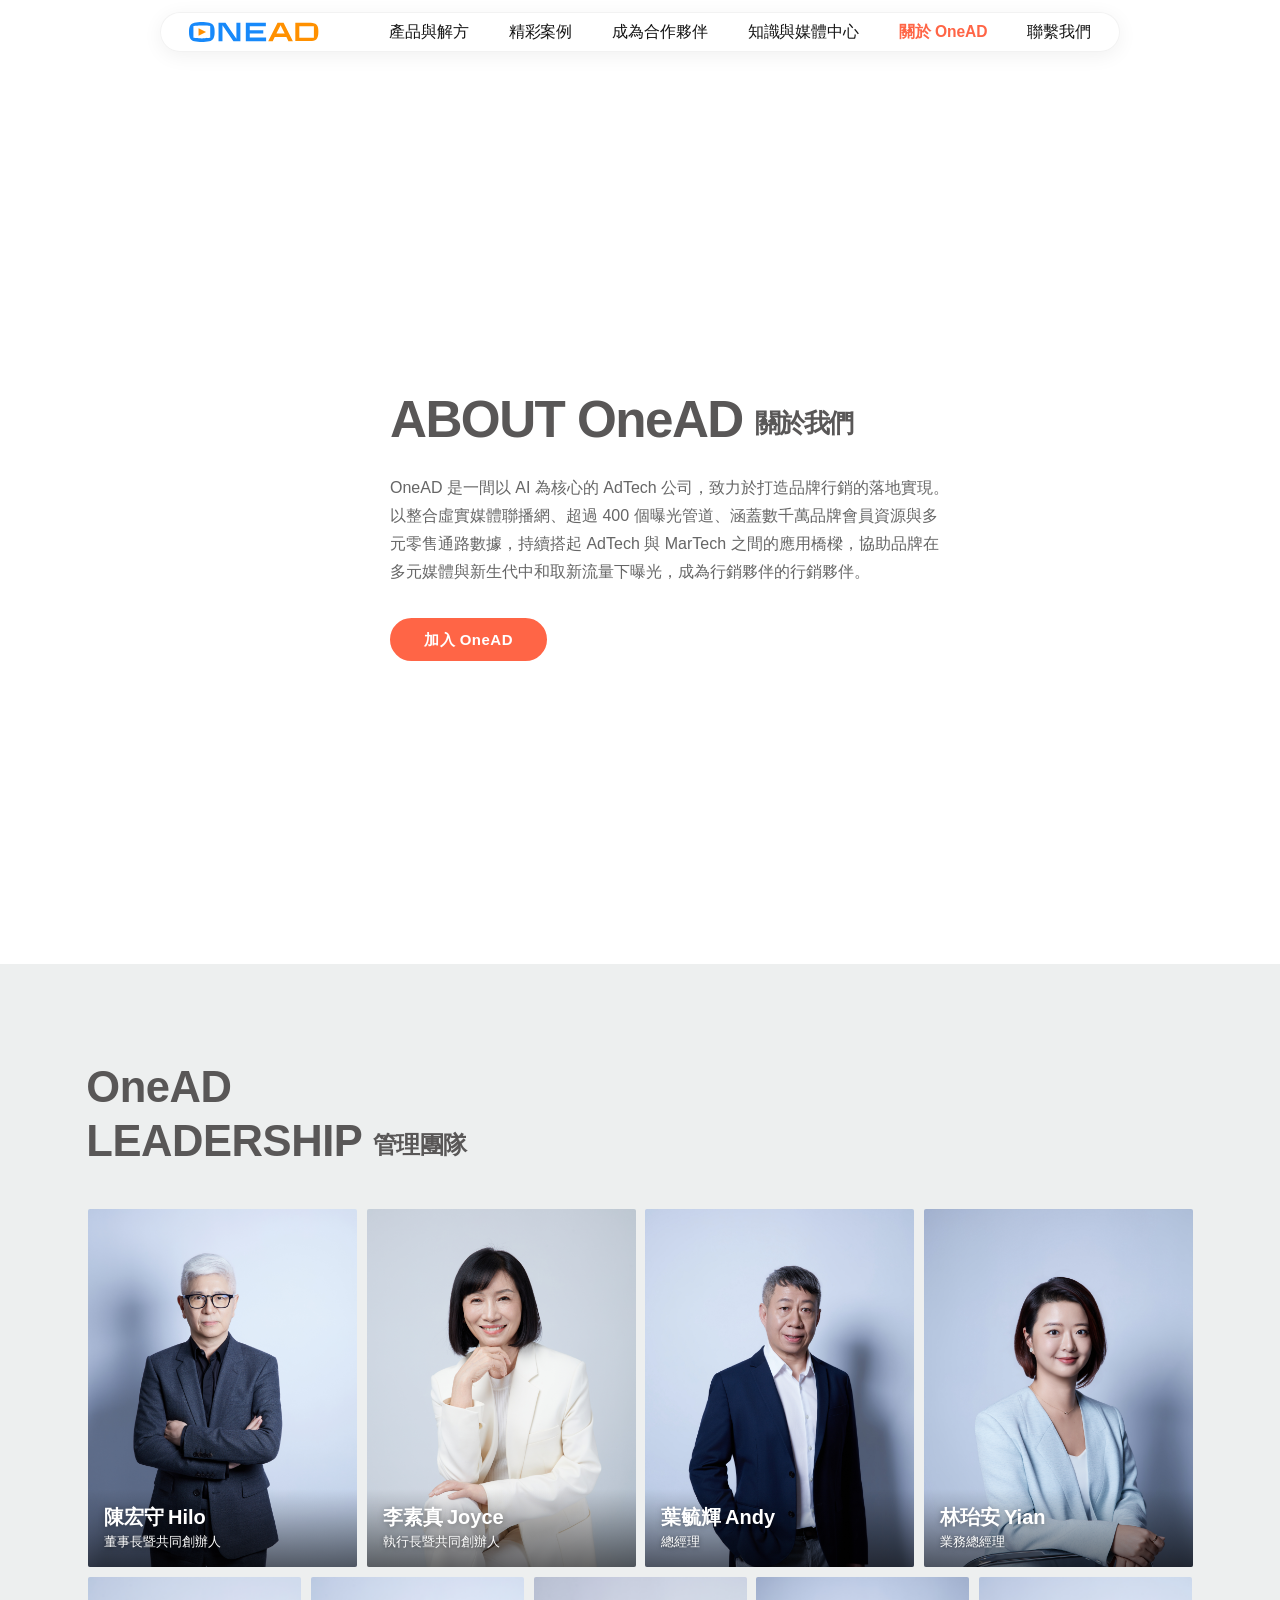
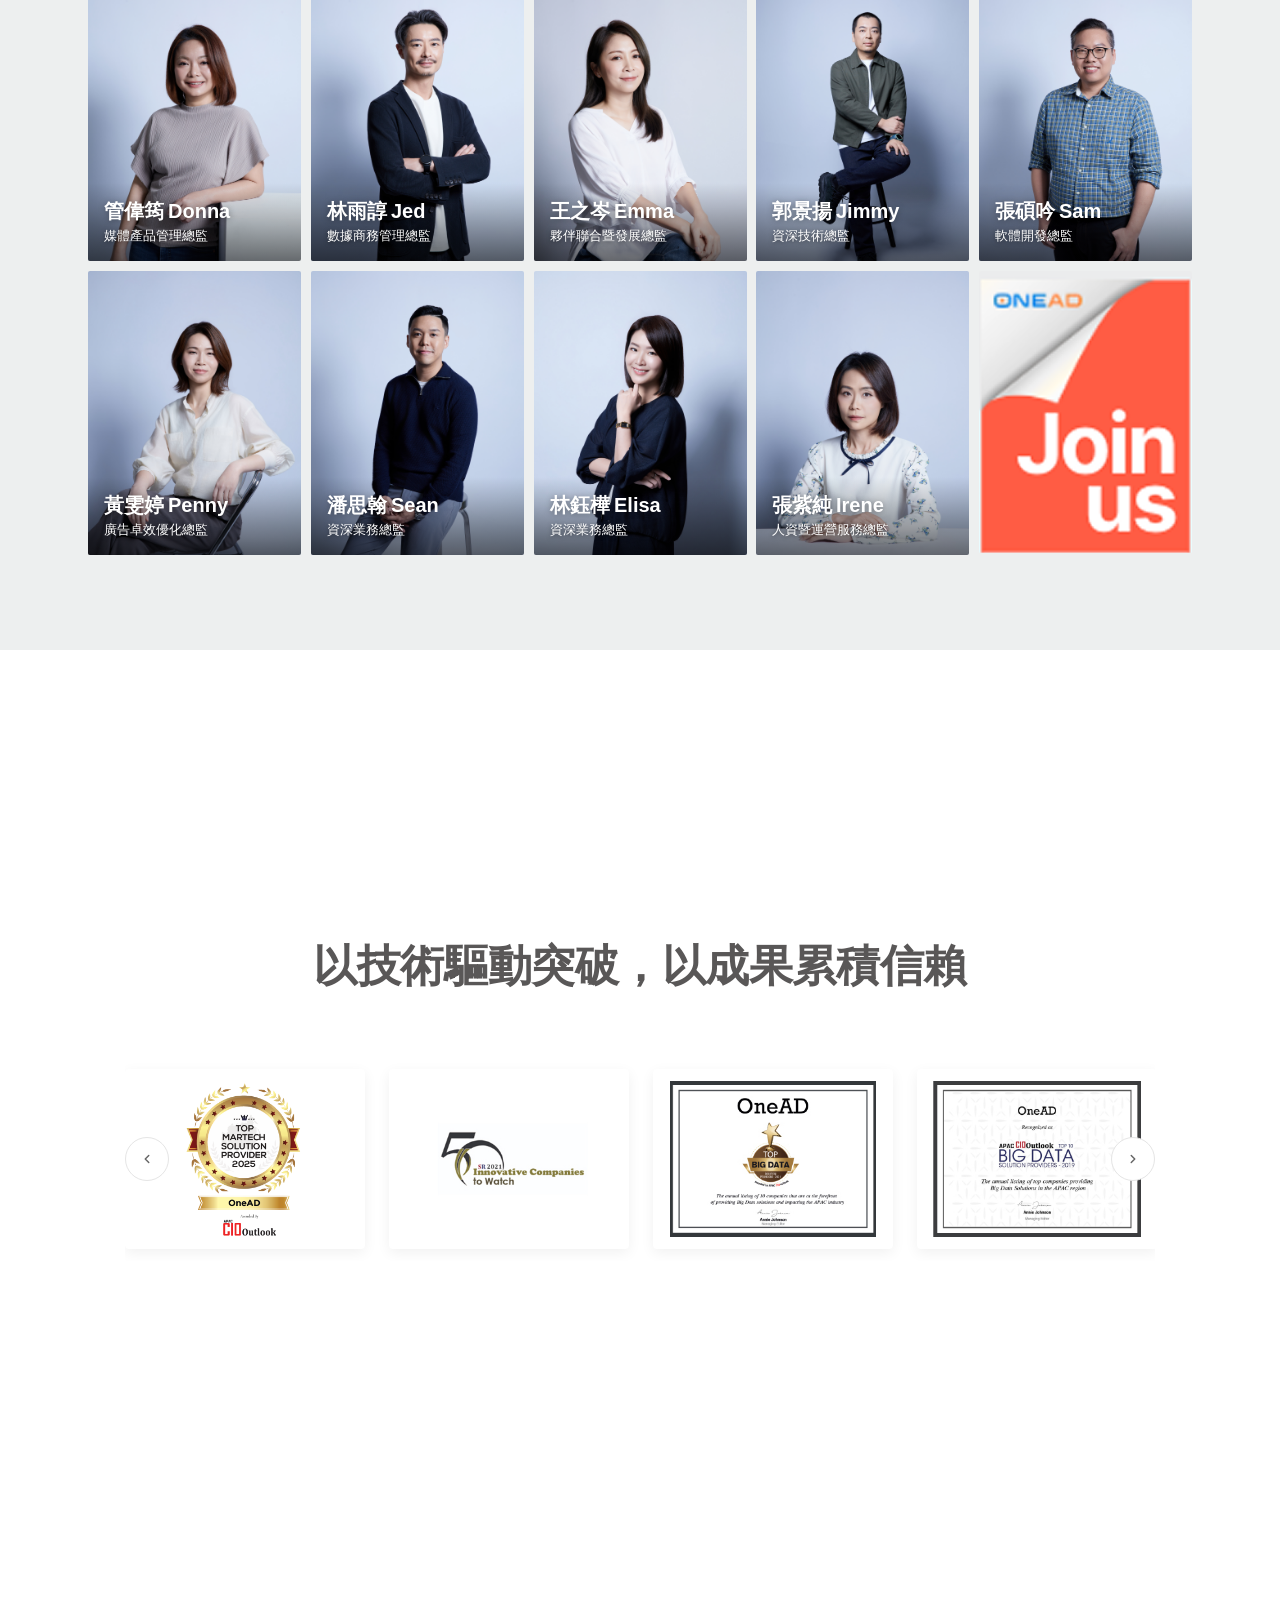
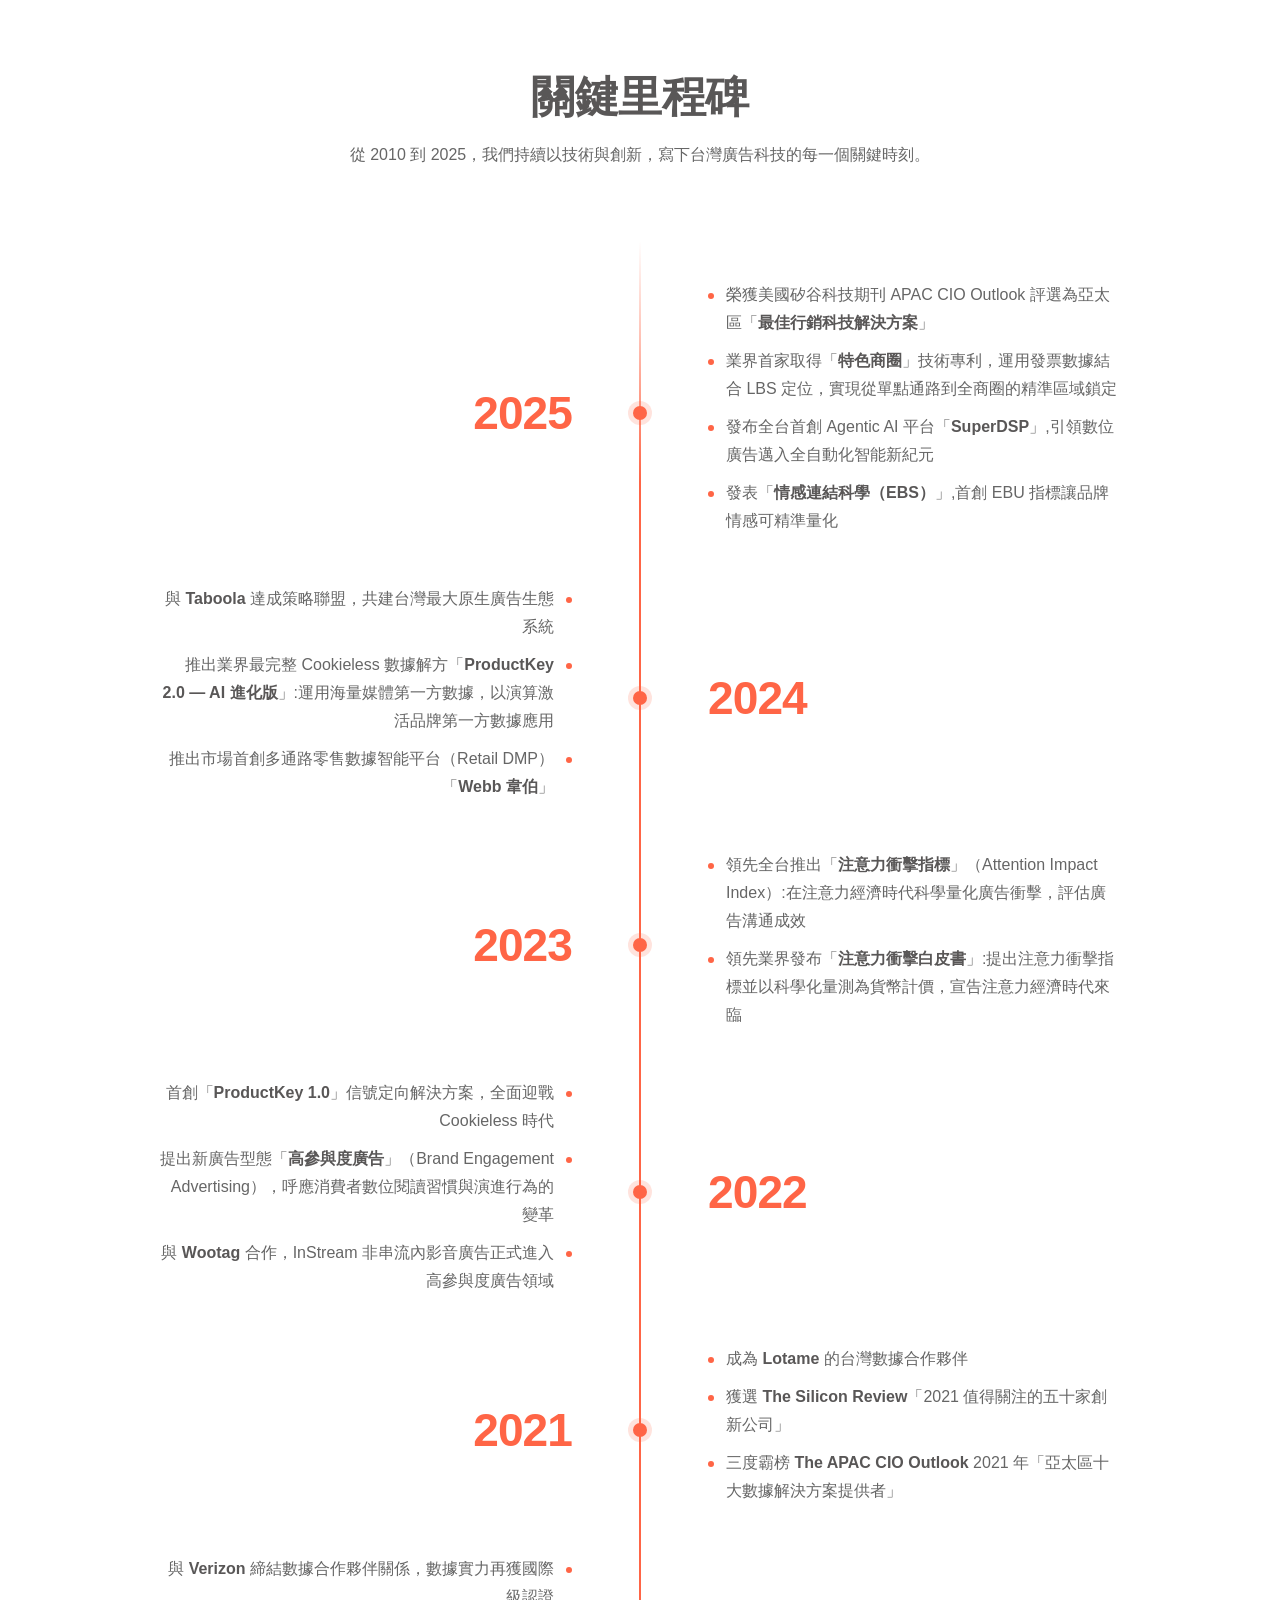
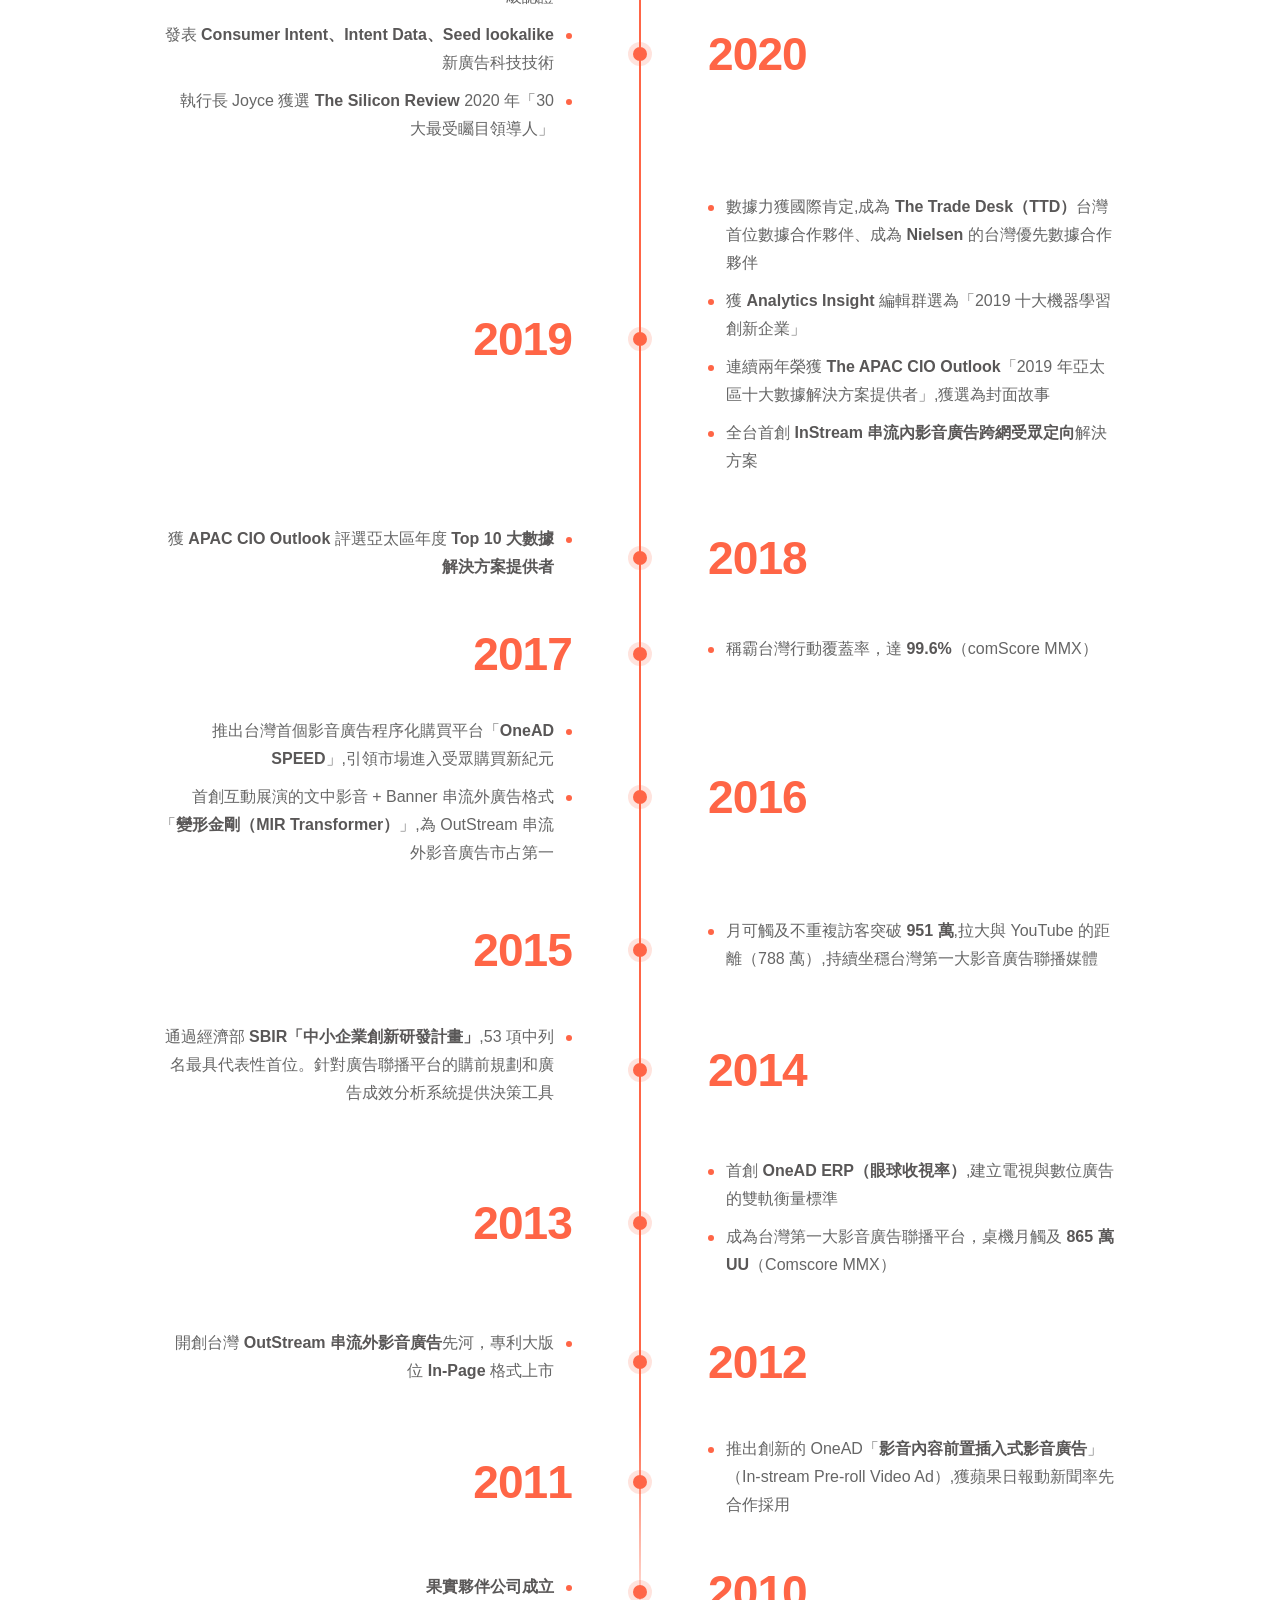
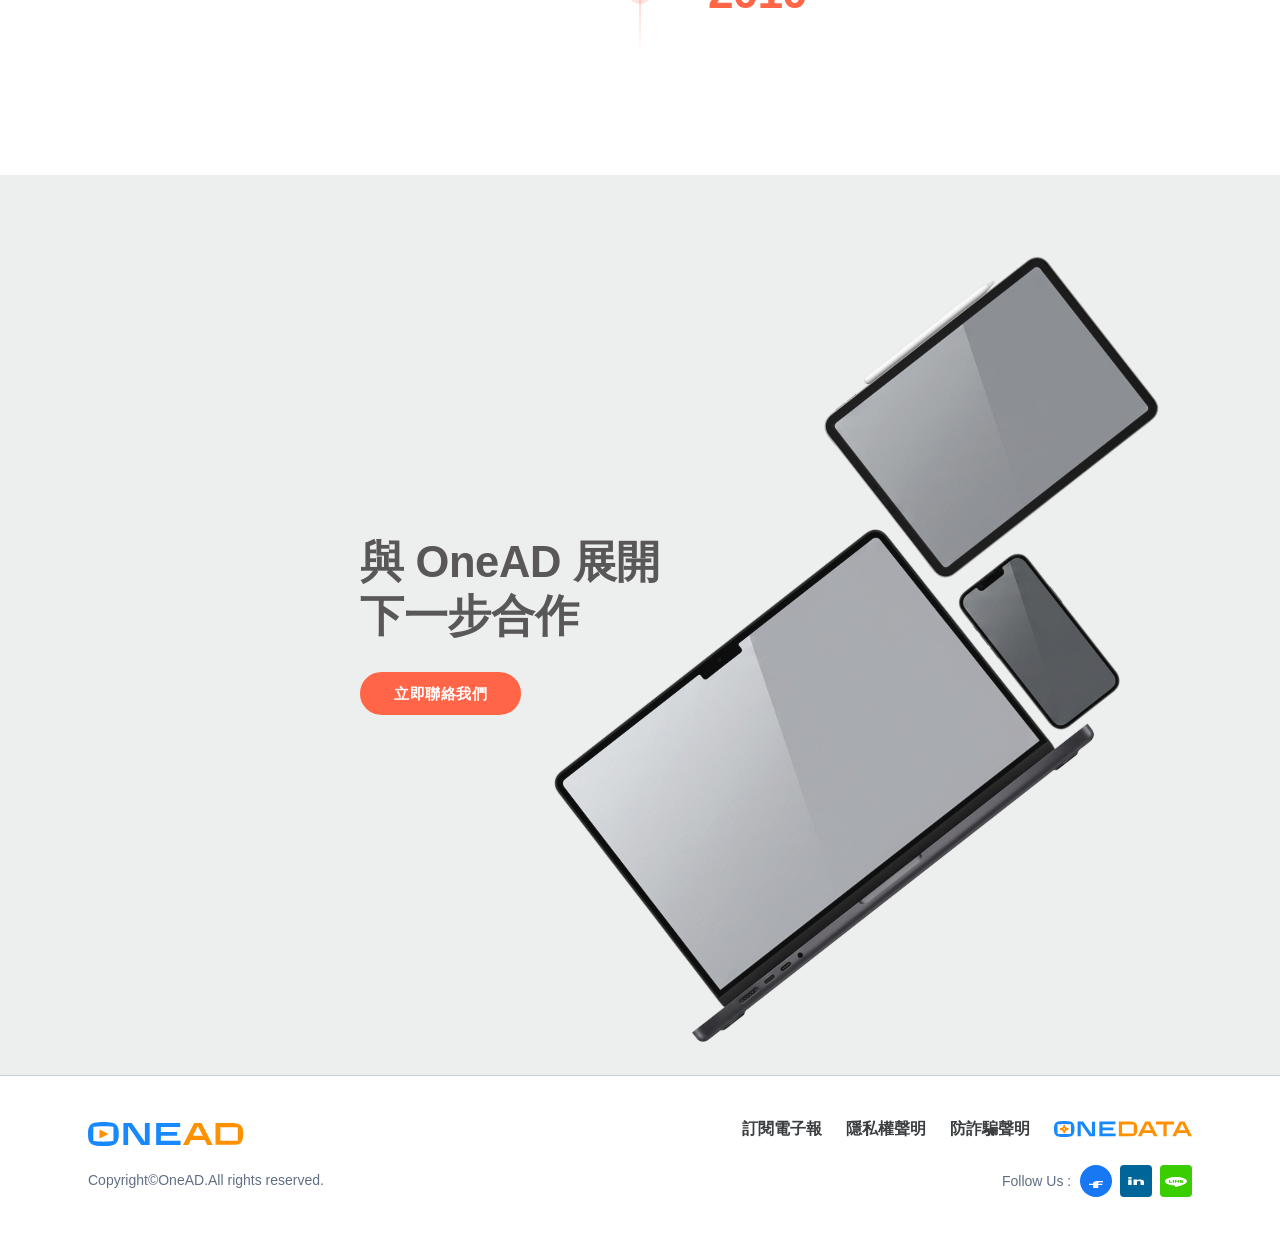
==== about.html @ 7304a575 "Add: 關於 OneAD 頁面 + 更新 How We Work - 新增 about.html (Hero / Leadership 13人 + Join us / Tech-Trust 8張證書" ====
<!DOCTYPE html>
<html lang="zh-TW">

<head>
  <meta charset="UTF-8">
  <meta name="viewport" content="width=device-width, initial-scale=1.0">
  <title>關於 OneAD | OneAD</title>
  <style>
    :root {
      --orange: #FF6546;
      --dark: #111111;
      --gray: #666666;
      --light: #999999;
      --bg-light: #edefef;         /* 灰色底 (羅小姐 0702 規範) */
      --color-heading: #595757;    /* 標題色 (羅小姐 0702 規範) */
      --white: #ffffff;
      --max-w: 1200px;

      /* ── Typography Spec 0702 (行銷 羅小姐規範) ──
         H1 = 56/32px · 800 · 1.15 · -0.03em
         H2 = 48/26px · 700 · 1.25 · -0.01em
         H3 = 28/22px · 700 · 1.35 · 0
         H4 = 20/18px · 600 · 1.4
         H5 = 16/15px · 600 · 1.5 · +0.01em
         P  = 16px    · 400 · 1.75
         Button = 15px · 600
      */
    }

    *,
    *::before,
    *::after {
      box-sizing: border-box;
      margin: 0;
      padding: 0;
    }

    html { scroll-behavior: smooth; }

    body {
      font-family: -apple-system, BlinkMacSystemFont, 'Segoe UI', '微軟正黑體', 'Microsoft JhengHei', sans-serif;
      color: var(--dark);
      background: var(--white);
      line-height: 1.6;
      overflow-x: hidden;
    }

    img { display: block; max-width: 100%; }
    a { text-decoration: none; color: inherit; }

    .container {
      max-width: var(--max-w);
      margin: 0 auto;
      padding: 0 48px;
    }

    /* ── BUTTON (Typography Spec: 15px) ── */
    .btn {
      display: inline-flex;
      align-items: center;
      padding: 12px 32px;
      border-radius: 100px;
      font-size: 15px;
      font-weight: 600;
      cursor: pointer;
      transition: all .25s;
      border: 2px solid transparent;
      line-height: 1;
      white-space: nowrap;
      letter-spacing: 0.5px;
    }
    .btn-primary {
      background: var(--orange);
      color: #fff;
      border-color: var(--orange);
    }
    .btn-primary:hover { background: #e0563c; border-color: #e0563c; }
    .btn-outline {
      background: transparent;
      color: var(--orange);
      border-color: var(--orange);
    }
    .btn-outline:hover { background: var(--orange); color: #fff; }

    /* ── NAVBAR (與 howwework 完全一致) ── */
    .navbar-outer {
      position: sticky;
      top: 0;
      z-index: 1000;
      display: flex;
      justify-content: center;
      padding: 12px 24px;
      pointer-events: none;
    }
    .navbar {
      pointer-events: auto;
      width: 100%;
      max-width: 960px;
      height: 40px;
      display: flex;
      align-items: center;
      justify-content: space-between;
      padding: 0 28px;
      background: rgba(255, 255, 255, 0.8);
      -webkit-backdrop-filter: blur(15px);
      backdrop-filter: blur(15px);
      border: 1px solid rgba(0, 0, 0, 0.05);
      border-radius: 40px;
      box-shadow: 0 4px 20px rgba(0, 0, 0, 0.06);
      font-family: Arial, sans-serif;
    }
    .navbar__logo img { display: block; width: 130px; height: 20px; }
    .navbar__links { display: flex; list-style: none; gap: 40px; }
    .navbar__links a {
      display: block;
      font-size: 15.6px;
      color: #141414;
      letter-spacing: -0.1px;
      line-height: 1;
      transition: color .2s;
      white-space: nowrap;
    }
    .navbar__links a:hover { color: var(--orange); }
    .navbar__links a.active { color: var(--orange); font-weight: 600; }
    .navbar__hamburger {
      display: none;
      flex-direction: column;
      gap: 5px;
      background: none;
      border: none;
      cursor: pointer;
      padding: 4px;
    }
    .navbar__hamburger span {
      display: block;
      width: 22px;
      height: 2px;
      background: #141414;
      border-radius: 2px;
      transition: all .3s;
    }
    .navbar__hamburger.active span:nth-child(1) { transform: translateY(7px) rotate(45deg); }
    .navbar__hamburger.active span:nth-child(2) { opacity: 0; }
    .navbar__hamburger.active span:nth-child(3) { transform: translateY(-7px) rotate(-45deg); }

    /* 每個 section 佔滿螢幕高度（延續羅小姐指定） */
    .hero-about,
    .leadership,
    .tech-trust,
    .milestone,
    .cta-bottom {
      min-height: 100vh;
      display: flex;
      flex-direction: column;
      justify-content: center;
      position: relative;
    }

    /* ══════════════════════════════════════
       Section 1 · HERO · About OneAD
       ══════════════════════════════════════ */
    .hero-about {
      padding: 80px 0 96px;
      overflow: hidden;
    }
    /* 灰白巨型圓 · 左上 · 只露出右下弧線 */
    .hero-about__circle {
      position: absolute;
      top: -35vw;
      left: -18vw;
      width: 92vw;
      height: 92vw;
      max-width: 1400px;
      max-height: 1400px;
      background: var(--bg-light);
      border-radius: 50%;
      z-index: 0;
    }
    .hero-about__content {
      position: relative;
      z-index: 2;
      max-width: 560px;
      margin-left: 60px;
      margin-top: 40px;
    }
    /* H1 · 56/32px */
    .hero-about__heading {
      font-size: clamp(32px, 4vw, 56px);
      font-weight: 800;
      color: var(--color-heading);
      line-height: 1.15;
      letter-spacing: -0.03em;
      margin-bottom: 24px;
    }
    .hero-about__heading span { color: var(--color-heading); }
    .hero-about__heading small {
      display: inline-block;
      font-size: 0.5em;
      font-weight: 700;
      color: var(--color-heading);
      margin-left: 12px;
      vertical-align: middle;
    }
    /* P · 16px / 400 / 1.75 */
    .hero-about__body {
      font-size: 16px;
      font-weight: 400;
      color: var(--gray);
      line-height: 1.75;
      margin-bottom: 32px;
    }

    /* ══════════════════════════════════════
       Section 2 · LEADERSHIP · OneAD 管理團隊
       版型：白底置中，4×3 網格，姓名疊放
       ══════════════════════════════════════ */
    .leadership {
      padding: 96px 0;
      background: var(--bg-light);
    }
    .leadership__head {
      display: flex;
      align-items: flex-end;
      justify-content: space-between;
      gap: 32px;
      margin-bottom: 40px;
      flex-wrap: wrap;
    }
    /* H2 · 48/26px */
    .leadership__heading {
      font-size: clamp(26px, 3.4vw, 48px);
      font-weight: 700;
      color: var(--color-heading);
      line-height: 1.25;
      letter-spacing: -0.01em;
      text-indent: -0.04em;      /* 光學對齊：讓 O 的圓弧邊緣切齊下方照片左緣 */
    }
    .leadership__heading em {
      font-style: normal;
      color: var(--color-heading);
      display: inline-block;
    }
    .leadership__heading .zh {
      display: inline-block;
      font-size: 0.55em;
      font-weight: 700;
      color: var(--color-heading);
      margin-left: 12px;
      vertical-align: middle;
    }
    .leadership__subtitle {
      font-size: 16px;
      color: var(--gray);
      line-height: 1.75;
      max-width: 440px;
    }

    /* ── 4 / 5 / 5 列容器（羅小姐指定）
       每一列自己有 photos 網格 + expand 展開區 ── */
    .leadership__rows { display: flex; flex-direction: column; gap: 10px; }
    .leadership__row  { display: flex; flex-direction: column; gap: 10px; }

    .leadership__photos { display: grid; gap: 10px; align-items: start; grid-auto-flow: row; }
    .leadership__row--r1 .leadership__photos { grid-template-columns: repeat(4, 1fr); }
    .leadership__row--r2 .leadership__photos,
    .leadership__row--r3 .leadership__photos { grid-template-columns: repeat(5, 1fr); }

    /* 卡片：button 元素，可點擊 */
    .leader-card {
      position: relative;
      aspect-ratio: 3 / 4;
      overflow: hidden;
      background: var(--bg-light);
      border-radius: 2px;
      border: none;
      padding: 0;
      font-family: inherit;
      cursor: pointer;
      text-align: left;
      transition: opacity .4s ease, transform .4s cubic-bezier(.4, 0, .2, 1);
      will-change: transform, opacity;
    }
    .leader-card img {
      width: 100%;
      height: 100%;
      object-fit: cover;
      object-position: center top;
      transition: transform .5s ease;
    }
    .leader-card:hover img { transform: scale(1.04); }

    /* 姓名疊放於卡片左下 · H3 級橘字 + 白色職稱 */
    .leader-card__caption {
      position: absolute;
      left: 0;
      right: 0;
      bottom: 0;
      padding: 14px 16px 16px;
      background: linear-gradient(to top, rgba(0, 0, 0, .55) 0%, rgba(0, 0, 0, .15) 70%, transparent 100%);
      z-index: 2;
      transition: opacity .3s;
    }
    .leader-card__name {
      font-size: clamp(18px, 1.6vw, 20px);
      font-weight: 600;
      line-height: 1.4;
      color: #fff;
      text-shadow: 0 1px 6px rgba(0, 0, 0, .35);
    }
    .leader-card__name em {
      font-style: normal;
      margin-left: 4px;
    }
    .leader-card__title {
      font-size: 13px;
      font-weight: 500;
      color: #fff;
      line-height: 1.4;
      margin-top: 2px;
      text-shadow: 0 1px 4px rgba(0, 0, 0, .5);
    }

    /* Hover 一句話浮層 (羅小姐指定：滑鼠移上出現一句話) */
    .leader-card__quote {
      position: absolute;
      inset: 0;
      display: flex;
      flex-direction: column;
      align-items: center;
      justify-content: center;
      padding: 20px;
      background: linear-gradient(135deg, rgba(255, 101, 70, .95), rgba(224, 86, 60, .95));
      color: #fff;
      text-align: center;
      opacity: 0;
      transition: opacity .35s ease;
      z-index: 3;
      pointer-events: none;
    }
    .leader-card__quote-text {
      font-size: 16px;
      font-weight: 600;
      line-height: 1.5;
      letter-spacing: 0.01em;
    }
    .leader-card__quote-hint {
      margin-top: 14px;
      font-size: 12px;
      font-weight: 500;
      opacity: .9;
      letter-spacing: 0.1em;
    }
    @media (hover: hover) {
      .leader-card:hover .leader-card__quote { opacity: 1; }
      .leader-card:hover .leader-card__caption { opacity: 0; }
    }
    /* 被點開時：關閉 hover 引言，不加外框 */
    .leader-card.is-active .leader-card__quote { opacity: 0; }

    /* 展開列 · Ogilvy 樣式：卡片移到 col 1，面板佔 col 2..end (與卡片同高) */
    .leadership__expand {
      display: none;
      background: var(--white);
      border-radius: 0 2px 2px 0;
      overflow: hidden;
      box-sizing: border-box;
    }
    /* 展開時 · 卡片與面板貼齊 (gap 收為 0) */
    .leadership__row.is-open .leadership__photos { gap: 0; }
    .leadership__expand__inner {
      height: 100%;
      overflow-y: auto;
      padding: 40px 48px 40px 44px;
      position: relative;
      box-sizing: border-box;
      animation: bioSlideIn .5s cubic-bezier(.22, 1, .36, 1) both;
      animation-delay: .12s;
    }
    @keyframes bioSlideIn {
      from { opacity: 0; transform: translateX(-32px); }
      to   { opacity: 1; transform: translateX(0); }
    }
    .leadership__row.is-open .leadership__expand {
      display: block;
      grid-column: 2 / -1;
      grid-row: 1;
    }
    .leadership__row.is-open .leader-card.is-active {
      grid-column: 1;
      grid-row: 1;
    }
    /* 展開時 · 同一列內的其他卡片淡出並堆疊到 (1,1) 底層 (不推到第二列) */
    .leadership__row.is-open .leader-card:not(.is-active) {
      opacity: 0;
      transform: scale(.88);
      pointer-events: none;
      grid-column: 1;
      grid-row: 1;
      z-index: 0;
    }
    .leadership__row.is-open .leader-card.is-active {
      z-index: 2;
    }
    .bio-panel__name {
      font-size: clamp(22px, 2.2vw, 28px);
      font-weight: 700;
      color: var(--color-heading);
      line-height: 1.35;
      margin-bottom: 4px;
    }
    .bio-panel__name em {
      font-style: normal;
      color: var(--orange);
      margin-left: 8px;
    }
    .bio-panel__title {
      font-size: 15px;
      font-weight: 600;
      color: var(--gray);
      margin-bottom: 16px;
    }
    .bio-panel__quote {
      display: inline-block;
      font-size: 16px;
      font-weight: 700;
      color: var(--orange);
      padding: 8px 14px;
      background: rgba(255, 101, 70, .08);
      border-left: 3px solid var(--orange);
      margin-bottom: 24px;
      line-height: 1.5;
    }
    .bio-panel__body {
      font-size: 16px;
      font-weight: 400;
      color: #444;
      line-height: 1.75;
    }
    .bio-panel__body p { margin-bottom: 12px; }
    .bio-panel__body h4 {
      font-size: 20px;
      font-weight: 600;
      line-height: 1.4;
      color: var(--color-heading);
      margin: 24px 0 12px;
    }
    .bio-panel__body ul {
      list-style: none;
      padding: 0;
      margin: 0;
    }
    .bio-panel__body li {
      position: relative;
      padding-left: 18px;
      margin-bottom: 6px;
    }
    .bio-panel__body li::before {
      content: '◆';
      position: absolute;
      left: 0;
      top: 0;
      color: var(--orange);
      font-size: 10px;
      line-height: 1.75;
    }
    .bio-panel__close {
      position: absolute;
      bottom: 18px;
      right: 18px;
      background: none;
      border: 1.5px solid var(--gray);
      color: var(--gray);
      width: 34px;
      height: 34px;
      border-radius: 50%;
      cursor: pointer;
      font-size: 20px;
      line-height: 1;
      display: flex;
      align-items: center;
      justify-content: center;
      transition: all .2s;
      z-index: 2;
    }
    .bio-panel__close:hover {
      background: var(--orange);
      color: #fff;
      border-color: var(--orange);
    }

    /* 最後一格：Join Us 便利貼 CTA (直接放圖) */
    .leader-card--cta {
      position: relative;
      background: transparent;
      overflow: hidden;
      transition: transform .3s ease;
      text-decoration: none;
    }
    .leader-card--cta:hover { transform: translateY(-6px); }
    .leader-card--cta img {
      width: 100%;
      height: 100%;
      object-fit: contain;
      display: block;
    }

    /* ══════════════════════════════════════
       Section 3 · TECH & TRUST · 以技術驅動突破
       版型：白底，橘色自由漂動，證書卡片置中
       ══════════════════════════════════════ */
    .tech-trust {
      background: var(--white);
      padding: 120px 0;
      overflow: hidden;
    }
    .tech-trust__inner { position: relative; z-index: 1; }
    /* H2 · 48/26px */
    .tech-trust__heading {
      font-size: clamp(26px, 3.4vw, 48px);
      font-weight: 700;
      color: var(--color-heading);
      line-height: 1.25;
      letter-spacing: -0.01em;
      text-align: center;
      margin-bottom: 64px;
    }
    .tech-trust__heading em {
      font-style: normal;
      color: var(--color-heading);
    }
    /* Carousel · 水平滑動 + 左右鍵 */
    .tech-trust__carousel { position: relative; }
    .tech-trust__viewport {
      overflow: hidden;
      max-width: 1030px;
      margin: 0 auto;
    }
    .tech-trust__track {
      display: flex;
      gap: 24px;
      overflow-x: auto;
      scroll-behavior: smooth;
      scroll-snap-type: x mandatory;
      scrollbar-width: none;
      padding: 12px 4px;
    }
    .tech-trust__track::-webkit-scrollbar { display: none; }
    .cert {
      flex: 0 0 240px;
      height: 180px;
      scroll-snap-align: start;
      background: #fff;
      border-radius: 4px;
      overflow: hidden;
      box-shadow: 0 4px 14px rgba(17, 17, 17, .06);
      transition: transform .35s ease, box-shadow .35s ease;
    }
    .cert:hover {
      transform: translateY(-6px);
      box-shadow: 0 14px 28px rgba(17, 17, 17, .1);
    }
    .cert img {
      width: 100%;
      height: 100%;
      object-fit: contain;
      padding: 12px;
    }
    .tech-trust__nav {
      position: absolute;
      top: 50%;
      transform: translateY(-50%);
      width: 44px;
      height: 44px;
      padding: 0;
      border-radius: 50%;
      border: 1px solid #e5e5e5;
      background: #fff;
      color: var(--gray);
      cursor: pointer;
      z-index: 3;
      display: flex;
      align-items: center;
      justify-content: center;
      transition: background .2s, color .2s, border-color .2s, opacity .2s;
    }
    .tech-trust__nav svg { width: 14px; height: 14px; display: block; }
    .tech-trust__nav:hover:not(:disabled) {
      background: var(--orange);
      color: #fff;
      border-color: var(--orange);
    }
    .tech-trust__nav--prev { left: 0; }
    .tech-trust__nav--next { right: 0; }
    .tech-trust__nav:disabled { opacity: .35; cursor: not-allowed; }

    /* ══════════════════════════════════════
       Section 4 · MILESTONE · 關鍵里程碑
       版型：白底置中，中央線橘色，年份左右錯開
       ══════════════════════════════════════ */
    .milestone {
      padding: 120px 0;
      background: var(--white);
    }
    .milestone__head {
      text-align: center;
      margin-bottom: 72px;
    }
    .milestone__heading {
      font-size: clamp(26px, 3.4vw, 48px);
      font-weight: 700;
      color: var(--color-heading);
      line-height: 1.25;
      letter-spacing: -0.01em;
      margin-bottom: 16px;
    }
    .milestone__heading em { font-style: normal; color: var(--color-heading); }
    .milestone__sub {
      font-size: 16px;
      color: var(--gray);
      line-height: 1.75;
    }
    .timeline {
      position: relative;
      max-width: 960px;
      margin: 0 auto;
      padding: 20px 0;
    }
    /* 中央線 */
    .timeline::before {
      content: '';
      position: absolute;
      top: 0;
      bottom: 0;
      left: 50%;
      width: 2px;
      background: linear-gradient(to bottom, transparent, var(--orange) 8%, var(--orange) 92%, transparent);
      transform: translateX(-1px);
    }
    .tl-item {
      position: relative;
      display: grid;
      grid-template-columns: 1fr 1fr;
      gap: 40px;
      align-items: center;
      padding: 20px 0;
    }
    /* 圓點 */
    .tl-item::before {
      content: '';
      position: absolute;
      left: 50%;
      top: 50%;
      width: 14px;
      height: 14px;
      border-radius: 50%;
      background: var(--orange);
      transform: translate(-50%, -50%);
      box-shadow: 0 0 0 5px rgba(255, 101, 70, .18);
      z-index: 2;
    }
    /* 年份 · H3 48px 特化 */
    .tl-year {
      font-size: clamp(32px, 3.6vw, 48px);
      font-weight: 800;
      color: var(--orange);
      line-height: 1;
      letter-spacing: -0.02em;
    }
    .tl-body {
      color: var(--gray);
      font-size: 16px;
      line-height: 1.75;
    }
    .tl-body ul { list-style: none; padding: 0; }
    .tl-body li {
      position: relative;
      padding-left: 18px;
      margin-bottom: 10px;
    }
    .tl-body li::before {
      content: '';
      position: absolute;
      left: 0;
      top: 12px;
      width: 6px;
      height: 6px;
      border-radius: 50%;
      background: var(--orange);
    }
    .tl-body li strong {
      color: var(--color-heading);
      font-weight: 700;
    }
    /* 左右對齊 */
    .tl-item--right .tl-year { text-align: right; padding-right: 48px; }
    .tl-item--right .tl-body { padding-left: 48px; }
    .tl-item--left .tl-year { grid-column: 2; padding-left: 48px; }
    .tl-item--left .tl-body { grid-column: 1; grid-row: 1; padding-right: 48px; text-align: right; }
    .tl-item--left .tl-body li { padding-left: 0; padding-right: 18px; }
    .tl-item--left .tl-body li::before { left: auto; right: 0; }

    /* ══════════════════════════════════════
       Section 5 · CTA BOTTOM (與 howwework 完全一致)
       ══════════════════════════════════════ */
    .cta-bottom {
      background: var(--bg-light);
      position: relative;
      overflow: hidden;
      padding: 96px 0;
    }
    .cta-bottom__bg {
      position: absolute;
      right: -3%;
      top: 50%;
      transform: translateY(-50%) rotate(-38deg);
      width: 68%;
      max-width: 900px;
      opacity: .95;
      pointer-events: none;
      z-index: 0;
    }
    .cta-bottom .container { position: relative; z-index: 1; }
    .cta-bottom__text { text-align: left; margin-left: -260px; }
    .cta-bottom__heading {
      font-size: clamp(26px, 3.4vw, 48px);
      font-weight: 700;
      color: var(--color-heading);
      line-height: 1.25;
      letter-spacing: -0.01em;
      margin-bottom: 28px;
    }

    /* ══ FOOTER (完全複製自 howwework_0703) ══ */
    .site-footer { background: #fff; border-top: 1px solid #c6d1dd; }

    .footer__inner {
      display: flex;
      align-items: center;
      justify-content: space-between;
      padding: 40px 0;
      gap: 24px;
    }
    .footer__left { display: flex; flex-direction: column; gap: 24px; }
    .footer__logo-onead img { display: block; width: 156px; height: 24px; }
    .footer__copyright {
      font-family: 'Nunito Sans', sans-serif;
      font-size: 14px;
      color: #616e84;
      line-height: 1.5;
      white-space: nowrap;
    }
    .footer__right { display: flex; flex-direction: column; gap: 24px; align-items: flex-end; }
    .footer__links-row { display: flex; align-items: center; gap: 24px; }
    .footer__links-row a {
      font-family: 'Nunito Sans', 'Noto Sans JP', sans-serif;
      font-size: 16px;
      font-weight: 600;
      color: #3b3e40;
      white-space: nowrap;
    }
    .footer__links-row a:hover { text-decoration: underline; }
    .footer__logo-onedata img { display: block; width: 138px; height: 16px; }
    .footer__social-row { display: flex; align-items: center; gap: 8px; }
    .footer__follow-label {
      font-family: 'Nunito Sans', sans-serif;
      font-size: 14px;
      color: #616e84;
      white-space: nowrap;
      width: 70px;
    }
    .social-icon {
      display: flex;
      align-items: center;
      justify-content: center;
      width: 32px;
      height: 32px;
      overflow: hidden;
      flex-shrink: 0;
      position: relative;
    }
    .social-icon--fb { background: #1877f2; border-radius: 64px; }
    .social-icon--linkedin { background: #006699; border-radius: 4px; }
    .social-icon--line { background: #3ace01; border-radius: 4px; }
    .social-icon img { display: block; position: absolute; object-fit: contain; }
    .social-icon--fb img { top: 19.53%; left: 29.49%; width: 43%; height: 80.47%; }
    .social-icon--linkedin img { top: 25%; left: 25%; width: 50%; height: 48.84%; }
    .social-icon--line img { top: 20.83%; left: 16.67%; width: 66.66%; height: 62.45%; }

    /* ══ RWD ══ */
    @media (max-width: 1024px) {
      .container { padding: 0 32px; }
      .navbar-outer { padding: 12px 16px; }

      .hero-about__content { margin-left: 0; }
      .hero-about__circle {
        top: -50vw;
        left: -30vw;
        width: 130vw;
        height: 130vw;
      }

      /* Tablet · 保持 4/5/5，只是 gap 縮小 */
      .leadership__photos { gap: 8px; }
      .leadership__expand__inner { padding: 28px 32px; }
    }

    @media (max-width: 768px) {
      .container { padding: 0 20px; }
      .navbar-outer { padding: 10px 12px; }
      .navbar { padding: 0 18px; position: relative; border-radius: 40px; }
      .navbar__hamburger { display: flex; }
      .navbar__links {
        display: none;
        position: absolute;
        top: calc(100% + 8px);
        left: 0; right: 0;
        background: rgba(255, 255, 255, 0.95);
        -webkit-backdrop-filter: blur(15px);
        backdrop-filter: blur(15px);
        border: 1px solid rgba(0, 0, 0, 0.07);
        border-radius: 12px;
        flex-direction: column;
        gap: 0;
        padding: 8px 0 12px;
        box-shadow: 0 8px 24px rgba(0, 0, 0, .1);
      }
      .navbar__links.open { display: flex; }
      .navbar__links a { padding: 12px 20px; font-size: 15px; }

      .hero-about, .leadership, .tech-trust, .milestone, .cta-bottom { padding: 56px 0; min-height: auto; }

      /* RWD Mobile 字級規範 · H1=32px / H2=26px / H3=22px */
      .hero-about__heading { font-size: 32px; }
      .leadership__heading,
      .tech-trust__heading,
      .milestone__heading,
      .cta-bottom__heading { font-size: 26px; }
      .tl-year { font-size: 24px; }

      /* Mobile · 拆成 2 欄 (三個 row 都用 2 欄) */
      .leadership__row--r1 .leadership__photos,
      .leadership__row--r2 .leadership__photos,
      .leadership__row--r3 .leadership__photos {
        grid-template-columns: repeat(2, 1fr);
        gap: 8px;
      }
      .leader-card__quote-text { font-size: 15px; }
      .leader-card__quote-hint { display: none; }
      /* 展開面板 mobile · 卡片全寬(第一列) + 面板全寬(第二列)，其他卡片仍隱藏 */
      .leadership__row.is-open .leader-card.is-active {
        grid-column: 1 / -1;
        grid-row: 1;
        max-width: 260px;
        justify-self: start;
      }
      .leadership__row.is-open .leadership__expand {
        grid-column: 1 / -1;
        grid-row: 2;
        height: auto !important;
        border-radius: 0 0 2px 2px;
      }
      .leadership__expand__inner {
        padding: 24px 20px;
        overflow-y: visible;
      }
      .bio-panel__close { bottom: 12px; right: 12px; }

      /* Mobile Timeline · 全部靠左 */
      .timeline::before { left: 12px; }
      .tl-item::before { left: 12px; top: 36px; }
      .tl-item {
        grid-template-columns: 1fr;
        gap: 8px;
        padding-left: 40px;
      }
      .tl-item--right .tl-year,
      .tl-item--left .tl-year {
        text-align: left;
        padding: 0;
        grid-column: 1;
      }
      .tl-item--left .tl-body,
      .tl-item--right .tl-body {
        text-align: left;
        padding: 0;
        grid-column: 1;
        grid-row: auto;
      }
      .tl-item--left .tl-body li {
        padding-left: 18px;
        padding-right: 0;
      }
      .tl-item--left .tl-body li::before {
        left: 0;
        right: auto;
      }

      .cta-bottom__bg {
        width: 140%;
        right: -40%;
        top: 65%;
        opacity: .5;
      }
      .cta-bottom__text { margin-left: 0; }

      .footer__inner { flex-direction: column; align-items: flex-start; padding: 32px 0; }
      .footer__right { align-items: flex-start; width: 100%; }
      .footer__links-row { flex-wrap: wrap; gap: 16px; }
    }

    @media (max-width: 480px) {
      .leadership__grid { grid-template-columns: repeat(2, 1fr); }
    }
  </style>
</head>

<body>

  <!-- ══ NAVBAR ══ -->
  <header class="navbar-outer">
    <nav class="navbar" id="navbar">
      <a href="#" class="navbar__logo">
        <img src="images/logo.svg" alt="ONEAD" height="20">
      </a>
      <button class="navbar__hamburger" id="hamburger" aria-label="選單">
        <span></span><span></span><span></span>
      </button>
      <ul class="navbar__links" id="navLinks">
        <li><a href="#">產品與解方</a></li>
        <li><a href="#">精彩案例</a></li>
        <li><a href="#">成為合作夥伴</a></li>
        <li><a href="#">知識與媒體中心</a></li>
        <li><a href="#" class="active">關於 OneAD</a></li>
        <li><a href="#">聯繫我們</a></li>
      </ul>
    </nav>
  </header>

  <!-- ══ Section 1 · HERO · About OneAD ══ -->
  <section class="hero-about">
    <div class="container">
      <div class="hero-about__content">
        <!-- H1 · 56px / 800 / 1.15 / -0.03em -->
        <h1 class="hero-about__heading">ABOUT <span>OneAD</span><small>關於我們</small></h1>
        <!-- P · 16px / 400 / 1.75 -->
        <p class="hero-about__body">
          OneAD 是一間以 AI 為核心的 AdTech 公司，致力於打造品牌行銷的落地實現。以整合虛實媒體聯播網、超過 400 個曝光管道、涵蓋數千萬品牌會員資源與多元零售通路數據，持續搭起 AdTech 與 MarTech 之間的應用橋樑，協助品牌在多元媒體與新生代中和取新流量下曝光，成為行銷夥伴的行銷夥伴。
        </p>
        <a href="#" class="btn btn-primary">加入 OneAD</a>
      </div>
    </div>
  </section>

  <!-- ══ Section 2 · LEADERSHIP ══ -->
  <section class="leadership">
    <div class="container">
      <div class="leadership__head">
        <h2 class="leadership__heading">
          OneAD<br><em>LEADERSHIP</em><span class="zh">管理團隊</span>
        </h2>
      </div>

      <div class="leadership__rows">

        <!-- ═══ Row 1 · 4 位 ═══ -->
        <div class="leadership__row leadership__row--r1">
          <div class="leadership__photos">
            <button class="leader-card" data-id="hilo" aria-label="陳宏守 Hilo">
              <img src="images/aboutonead_pic/6882011-20260326 26-054 09 A  Hilo NP5054M.jpg" alt="陳宏守 Hilo">
              <div class="leader-card__caption">
                <div class="leader-card__name">陳宏守<em>Hilo</em></div>
                <div class="leader-card__title">董事長暨共同創辦人</div>
              </div>
              <div class="leader-card__quote">
                <span class="leader-card__quote-text">翻轉認知，建構傳播新標竿</span>
                <span class="leader-card__quote-hint">CLICK TO READ MORE</span>
              </div>
            </button>
            <button class="leader-card" data-id="joyce" aria-label="李素真 Joyce">
              <img src="images/aboutonead_pic/20260326 26-054 08 A Joyce DL4968M.jpg" alt="李素真 Joyce">
              <div class="leader-card__caption">
                <div class="leader-card__name">李素真<em>Joyce</em></div>
                <div class="leader-card__title">執行長暨共同創辦人</div>
              </div>
              <div class="leader-card__quote">
                <span class="leader-card__quote-text">參與時代，洞見未來</span>
                <span class="leader-card__quote-hint">CLICK TO READ MORE</span>
              </div>
            </button>
            <button class="leader-card" data-id="andy" aria-label="葉毓輝 Andy">
              <img src="images/aboutonead_pic/0987504-20260326 26-054 06 A Andy NL4741L.jpg" alt="葉毓輝 Andy">
              <div class="leader-card__caption">
                <div class="leader-card__name">葉毓輝<em>Andy</em></div>
                <div class="leader-card__title">總經理</div>
              </div>
              <div class="leader-card__quote">
                <span class="leader-card__quote-text">解構技術，定義商業新實效</span>
                <span class="leader-card__quote-hint">CLICK TO READ MORE</span>
              </div>
            </button>
            <button class="leader-card" data-id="yian" aria-label="林珆安 Yian">
              <img src="images/aboutonead_pic/7220437-20260326 26-054 05 A Yian NL4700 1L.jpg" alt="林珆安 Yian">
              <div class="leader-card__caption">
                <div class="leader-card__name">林珆安<em>Yian</em></div>
                <div class="leader-card__title">業務總經理</div>
              </div>
              <div class="leader-card__quote">
                <span class="leader-card__quote-text">以誠信實踐共好</span>
                <span class="leader-card__quote-hint">CLICK TO READ MORE</span>
              </div>
            </button>
            <div class="leadership__expand" data-row="r1">
              <div class="leadership__expand__inner"></div>
            </div>
          </div>
        </div>

        <!-- ═══ Row 2 · 5 位 ═══ -->
        <div class="leadership__row leadership__row--r2">
          <div class="leadership__photos">
            <button class="leader-card" data-id="donna" aria-label="管偉筠 Donna">
              <img src="images/aboutonead_pic/0926650-20260327 26-054 12 A Donna SR5706M.jpg" alt="管偉筠 Donna">
              <div class="leader-card__caption">
                <div class="leader-card__name">管偉筠<em>Donna</em></div>
                <div class="leader-card__title">媒體產品管理總監</div>
              </div>
              <div class="leader-card__quote">
                <span class="leader-card__quote-text">智能產品 追求極致</span>
                <span class="leader-card__quote-hint">CLICK TO READ MORE</span>
              </div>
            </button>
            <button class="leader-card" data-id="jed" aria-label="林雨諄 Jed">
              <img src="images/aboutonead_pic/5854485-20260327 26-054 10 A Jed SR5502 1M.jpg" alt="林雨諄 Jed">
              <div class="leader-card__caption">
                <div class="leader-card__name">林雨諄<em>Jed</em></div>
                <div class="leader-card__title">數據商務管理總監</div>
              </div>
              <div class="leader-card__quote">
                <span class="leader-card__quote-text">化繁為簡，創造實效</span>
                <span class="leader-card__quote-hint">CLICK TO READ MORE</span>
              </div>
            </button>
            <button class="leader-card" data-id="emma" aria-label="王之岑 Emma">
              <img src="images/aboutonead_pic/1171957-20260323 26-054 01 A Emma IR3782M.jpg" alt="王之岑 Emma">
              <div class="leader-card__caption">
                <div class="leader-card__name">王之岑<em>Emma</em></div>
                <div class="leader-card__title">夥伴聯合暨發展總監</div>
              </div>
              <div class="leader-card__quote">
                <span class="leader-card__quote-text">與夥伴並進，共創未來</span>
                <span class="leader-card__quote-hint">CLICK TO READ MORE</span>
              </div>
            </button>
            <button class="leader-card" data-id="jimmy" aria-label="郭景揚 Jimmy">
              <img src="images/aboutonead_pic/6698754-20260323 26-054 02 A Jimmy IL3809Ｍ.jpg" alt="郭景揚 Jimmy">
              <div class="leader-card__caption">
                <div class="leader-card__name">郭景揚<em>Jimmy</em></div>
                <div class="leader-card__title">資深技術總監</div>
              </div>
              <div class="leader-card__quote">
                <span class="leader-card__quote-text">技術落地，創造價值</span>
                <span class="leader-card__quote-hint">CLICK TO READ MORE</span>
              </div>
            </button>
            <button class="leader-card" data-id="sam" aria-label="張碩吟 Sam">
              <img src="images/aboutonead_pic/8420471-20260330 26-054 13 A Sam SL6696 1M.jpg" alt="張碩吟 Sam">
              <div class="leader-card__caption">
                <div class="leader-card__name">張碩吟<em>Sam</em></div>
                <div class="leader-card__title">軟體開發總監</div>
              </div>
              <div class="leader-card__quote">
                <span class="leader-card__quote-text">AI 賦能，共創頂峰</span>
                <span class="leader-card__quote-hint">CLICK TO READ MORE</span>
              </div>
            </button>
            <div class="leadership__expand" data-row="r2">
              <div class="leadership__expand__inner"></div>
            </div>
          </div>
        </div>

        <!-- ═══ Row 3 · 4 位 + CTA ═══ -->
        <div class="leadership__row leadership__row--r3">
          <div class="leadership__photos">
            <button class="leader-card" data-id="penny" aria-label="黃雯婷 Penny">
              <img src="images/aboutonead_pic/6167691-20260323 26-054 04 A Penny NL4034 1L.jpg" alt="黃雯婷 Penny">
              <div class="leader-card__caption">
                <div class="leader-card__name">黃雯婷<em>Penny</em></div>
                <div class="leader-card__title">廣告卓效優化總監</div>
              </div>
              <div class="leader-card__quote">
                <span class="leader-card__quote-text">敏捷執行，優化卓越</span>
                <span class="leader-card__quote-hint">CLICK TO READ MORE</span>
              </div>
            </button>
            <button class="leader-card" data-id="sean" aria-label="潘思翰 Sean">
              <img src="images/aboutonead_pic/0097587-20260327 26-054 11 A Sean SL5583M.jpg" alt="潘思翰 Sean">
              <div class="leader-card__caption">
                <div class="leader-card__name">潘思翰<em>Sean</em></div>
                <div class="leader-card__title">資深業務總監</div>
              </div>
              <div class="leader-card__quote">
                <span class="leader-card__quote-text">效能掛帥，智取成功</span>
                <span class="leader-card__quote-hint">CLICK TO READ MORE</span>
              </div>
            </button>
            <button class="leader-card" data-id="elisa" aria-label="林鈺樺 Elisa">
              <img src="images/aboutonead_pic/6062143-20260326 26-054 07 A Elisa NL4841L.jpg" alt="林鈺樺 Elisa">
              <div class="leader-card__caption">
                <div class="leader-card__name">林鈺樺<em>Elisa</em></div>
                <div class="leader-card__title">資深業務總監</div>
              </div>
              <div class="leader-card__quote">
                <span class="leader-card__quote-text">策略領航，創意落地</span>
                <span class="leader-card__quote-hint">CLICK TO READ MORE</span>
              </div>
            </button>
            <button class="leader-card" data-id="irene" aria-label="張紫純 Irene">
              <img src="images/aboutonead_pic/3461084-20260323 26-054 03 A Irene NR3908 1M.jpg" alt="張紫純 Irene">
              <div class="leader-card__caption">
                <div class="leader-card__name">張紫純<em>Irene</em></div>
                <div class="leader-card__title">人資暨運營服務總監</div>
              </div>
              <div class="leader-card__quote">
                <span class="leader-card__quote-text">精實運作，賦能未來</span>
                <span class="leader-card__quote-hint">CLICK TO READ MORE</span>
              </div>
            </button>
            <a href="#" class="leader-card leader-card--cta" aria-label="加入 OneAD">
              <img src="images/aboutonead_pic/join-us.png" alt="Join us · 加入 OneAD">
            </a>
            <div class="leadership__expand" data-row="r3">
              <div class="leadership__expand__inner"></div>
            </div>
          </div>
        </div>

      </div>
    </div>
  </section>

  <!-- ══ Section 3 · TECH & TRUST ══ -->
  <section class="tech-trust">
    <div class="container tech-trust__inner">
      <!-- H2 · 48px / 700 / 1.25 / -0.01em -->
      <h2 class="tech-trust__heading">
        以<em>技術</em>驅動突破，以<em>成果</em>累積信賴
      </h2>

      <div class="tech-trust__carousel">
        <div class="tech-trust__viewport">
          <div class="tech-trust__track">
            <div class="cert"><img src="images/aboutonead_pic/cert-01-cio-2025.png" alt="CIO Outlook 2025"></div>
            <div class="cert"><img src="images/aboutonead_pic/cert-02-silicon-2021.jpeg" alt="The Silicon Review 50 Innovative Companies to Watch 2021"></div>
            <div class="cert"><img src="images/aboutonead_pic/cert-03-cio-2021.jpeg" alt="APAC CIO Outlook Top 10 Big Data Solution Providers 2021"></div>
            <div class="cert"><img src="images/aboutonead_pic/cert-04-cio-2019.jpg" alt="APAC CIO Outlook Top 10 Big Data Solution Providers 2019"></div>
            <div class="cert"><img src="images/aboutonead_pic/cert-05-cio-2018.jpeg" alt="APAC CIO Outlook Top 10 Big Data Solution Providers 2018"></div>
            <div class="cert"><img src="images/aboutonead_pic/cert-06-analytics-2019.jpeg" alt="Analytics Insight The 10 Most Innovative Companies in Machine Learning 2019"></div>
            <div class="cert"><img src="images/aboutonead_pic/cert-07-productkey-patent.jpg" alt="OneAD ProductKey® 專利證書"></div>
            <div class="cert"><img src="images/aboutonead_pic/cert-08-koni-patent.jpg" alt="OneAD Koni 專利證書"></div>
          </div>
        </div>
        <button type="button" class="tech-trust__nav tech-trust__nav--prev" aria-label="上一張">
          <svg viewBox="0 0 24 24" fill="none" stroke="currentColor" stroke-width="2.5" stroke-linecap="round" stroke-linejoin="round" aria-hidden="true"><polyline points="15 18 9 12 15 6"/></svg>
        </button>
        <button type="button" class="tech-trust__nav tech-trust__nav--next" aria-label="下一張">
          <svg viewBox="0 0 24 24" fill="none" stroke="currentColor" stroke-width="2.5" stroke-linecap="round" stroke-linejoin="round" aria-hidden="true"><polyline points="9 18 15 12 9 6"/></svg>
        </button>
      </div>
    </div>
  </section>

  <!-- ══ Section 4 · MILESTONE · 關鍵里程碑 ══ -->
  <section class="milestone">
    <div class="container">
      <div class="milestone__head">
        <h2 class="milestone__heading">關鍵<em>里程碑</em></h2>
        <p class="milestone__sub">從 2010 到 2025，我們持續以技術與創新，寫下台灣廣告科技的每一個關鍵時刻。</p>
      </div>

      <div class="timeline">
        <!-- 2025 (右) -->
        <div class="tl-item tl-item--right">
          <div class="tl-year">2025</div>
          <div class="tl-body">
            <ul>
              <li>榮獲美國矽谷科技期刊 APAC CIO Outlook 評選為亞太區「<strong>最佳行銷科技解決方案</strong>」</li>
              <li>業界首家取得「<strong>特色商圈</strong>」技術專利，運用發票數據結合 LBS 定位，實現從單點通路到全商圈的精準區域鎖定</li>
              <li>發布全台首創 Agentic AI 平台「<strong>SuperDSP</strong>」,引領數位廣告邁入全自動化智能新紀元</li>
              <li>發表「<strong>情感連結科學（EBS）</strong>」,首創 EBU 指標讓品牌情感可精準量化</li>
            </ul>
          </div>
        </div>

        <!-- 2024 (左) -->
        <div class="tl-item tl-item--left">
          <div class="tl-year">2024</div>
          <div class="tl-body">
            <ul>
              <li>與 <strong>Taboola</strong> 達成策略聯盟，共建台灣最大原生廣告生態系統</li>
              <li>推出業界最完整 Cookieless 數據解方「<strong>ProductKey 2.0 — AI 進化版</strong>」:運用海量媒體第一方數據，以演算激活品牌第一方數據應用</li>
              <li>推出市場首創多通路零售數據智能平台（Retail DMP）「<strong>Webb 韋伯</strong>」</li>
            </ul>
          </div>
        </div>

        <!-- 2023 (右) -->
        <div class="tl-item tl-item--right">
          <div class="tl-year">2023</div>
          <div class="tl-body">
            <ul>
              <li>領先全台推出「<strong>注意力衝擊指標</strong>」（Attention Impact Index）:在注意力經濟時代科學量化廣告衝擊，評估廣告溝通成效</li>
              <li>領先業界發布「<strong>注意力衝擊白皮書</strong>」:提出注意力衝擊指標並以科學化量測為貨幣計價，宣告注意力經濟時代來臨</li>
            </ul>
          </div>
        </div>

        <!-- 2022 (左) -->
        <div class="tl-item tl-item--left">
          <div class="tl-year">2022</div>
          <div class="tl-body">
            <ul>
              <li>首創「<strong>ProductKey 1.0</strong>」信號定向解決方案，全面迎戰 Cookieless 時代</li>
              <li>提出新廣告型態「<strong>高參與度廣告</strong>」（Brand Engagement Advertising），呼應消費者數位閱讀習慣與演進行為的變革</li>
              <li>與 <strong>Wootag</strong> 合作，InStream 非串流內影音廣告正式進入高參與度廣告領域</li>
            </ul>
          </div>
        </div>

        <!-- 2021 (右) -->
        <div class="tl-item tl-item--right">
          <div class="tl-year">2021</div>
          <div class="tl-body">
            <ul>
              <li>成為 <strong>Lotame</strong> 的台灣數據合作夥伴</li>
              <li>獲選 <strong>The Silicon Review</strong>「2021 值得關注的五十家創新公司」</li>
              <li>三度霸榜 <strong>The APAC CIO Outlook</strong> 2021 年「亞太區十大數據解決方案提供者」</li>
            </ul>
          </div>
        </div>

        <!-- 2020 (左) -->
        <div class="tl-item tl-item--left">
          <div class="tl-year">2020</div>
          <div class="tl-body">
            <ul>
              <li>與 <strong>Verizon</strong> 締結數據合作夥伴關係，數據實力再獲國際級認證</li>
              <li>發表 <strong>Consumer Intent、Intent Data、Seed lookalike</strong> 新廣告科技技術</li>
              <li>執行長 Joyce 獲選 <strong>The Silicon Review</strong> 2020 年「30 大最受矚目領導人」</li>
            </ul>
          </div>
        </div>

        <!-- 2019 (右) -->
        <div class="tl-item tl-item--right">
          <div class="tl-year">2019</div>
          <div class="tl-body">
            <ul>
              <li>數據力獲國際肯定,成為 <strong>The Trade Desk（TTD）</strong>台灣首位數據合作夥伴、成為 <strong>Nielsen</strong> 的台灣優先數據合作夥伴</li>
              <li>獲 <strong>Analytics Insight</strong> 編輯群選為「2019 十大機器學習創新企業」</li>
              <li>連續兩年榮獲 <strong>The APAC CIO Outlook</strong>「2019 年亞太區十大數據解決方案提供者」,獲選為封面故事</li>
              <li>全台首創 <strong>InStream 串流內影音廣告跨網受眾定向</strong>解決方案</li>
            </ul>
          </div>
        </div>

        <!-- 2018 (左) -->
        <div class="tl-item tl-item--left">
          <div class="tl-year">2018</div>
          <div class="tl-body">
            <ul>
              <li>獲 <strong>APAC CIO Outlook</strong> 評選亞太區年度 <strong>Top 10 大數據解決方案提供者</strong></li>
            </ul>
          </div>
        </div>

        <!-- 2017 (右) -->
        <div class="tl-item tl-item--right">
          <div class="tl-year">2017</div>
          <div class="tl-body">
            <ul>
              <li>稱霸台灣行動覆蓋率，達 <strong>99.6%</strong>（comScore MMX）</li>
            </ul>
          </div>
        </div>

        <!-- 2016 (左) -->
        <div class="tl-item tl-item--left">
          <div class="tl-year">2016</div>
          <div class="tl-body">
            <ul>
              <li>推出台灣首個影音廣告程序化購買平台「<strong>OneAD SPEED</strong>」,引領市場進入受眾購買新紀元</li>
              <li>首創互動展演的文中影音 + Banner 串流外廣告格式「<strong>變形金剛（MIR Transformer）</strong>」,為 OutStream 串流外影音廣告市占第一</li>
            </ul>
          </div>
        </div>

        <!-- 2015 (右) -->
        <div class="tl-item tl-item--right">
          <div class="tl-year">2015</div>
          <div class="tl-body">
            <ul>
              <li>月可觸及不重複訪客突破 <strong>951 萬</strong>,拉大與 YouTube 的距離（788 萬）,持續坐穩台灣第一大影音廣告聯播媒體</li>
            </ul>
          </div>
        </div>

        <!-- 2014 (左) -->
        <div class="tl-item tl-item--left">
          <div class="tl-year">2014</div>
          <div class="tl-body">
            <ul>
              <li>通過經濟部 <strong>SBIR「中小企業創新研發計畫」</strong>,53 項中列名最具代表性首位。針對廣告聯播平台的購前規劃和廣告成效分析系統提供決策工具</li>
            </ul>
          </div>
        </div>

        <!-- 2013 (右) -->
        <div class="tl-item tl-item--right">
          <div class="tl-year">2013</div>
          <div class="tl-body">
            <ul>
              <li>首創 <strong>OneAD ERP（眼球收視率）</strong>,建立電視與數位廣告的雙軌衡量標準</li>
              <li>成為台灣第一大影音廣告聯播平台，桌機月觸及 <strong>865 萬 UU</strong>（Comscore MMX）</li>
            </ul>
          </div>
        </div>

        <!-- 2012 (左) -->
        <div class="tl-item tl-item--left">
          <div class="tl-year">2012</div>
          <div class="tl-body">
            <ul>
              <li>開創台灣 <strong>OutStream 串流外影音廣告</strong>先河，專利大版位 <strong>In-Page</strong> 格式上市</li>
            </ul>
          </div>
        </div>

        <!-- 2011 (右) -->
        <div class="tl-item tl-item--right">
          <div class="tl-year">2011</div>
          <div class="tl-body">
            <ul>
              <li>推出創新的 OneAD「<strong>影音內容前置插入式影音廣告</strong>」（In-stream Pre-roll Video Ad）,獲蘋果日報動新聞率先合作採用</li>
            </ul>
          </div>
        </div>

        <!-- 2010 (左) -->
        <div class="tl-item tl-item--left">
          <div class="tl-year">2010</div>
          <div class="tl-body">
            <ul>
              <li><strong>果實夥伴公司成立</strong></li>
            </ul>
          </div>
        </div>
      </div>
    </div>
  </section>

  <!-- ══ Section 5 · CTA BOTTOM ══ -->
  <section class="cta-bottom">
    <img class="cta-bottom__bg" src="images/Contact_0702.png" alt="">
    <div class="container">
      <div class="cta-bottom__text">
        <!-- H2 · 48px / 700 / 1.25 / -0.01em -->
        <h2 class="cta-bottom__heading">與 OneAD 展開<br>下一步合作</h2>
        <a href="#" class="btn btn-primary">立即聯絡我們</a>
      </div>
    </div>
  </section>

  <!-- ══ FOOTER (與 howwework_0703.html 完全一致) ══ -->
  <footer class="site-footer">
    <div class="container">
      <div class="footer__inner">
        <div class="footer__left">
          <div class="footer__logo-onead">
            <img src="images/footer-logo.svg" alt="ONEAD">
          </div>
          <p class="footer__copyright">Copyright©OneAD.All rights reserved.</p>
        </div>
        <div class="footer__right">
          <div class="footer__links-row">
            <a href="#">訂閱電子報</a>
            <a href="#">隱私權聲明</a>
            <a href="#">防詐騙聲明</a>
            <div class="footer__logo-onedata">
              <img src="images/onedata.svg" alt="ONEDATA">
            </div>
          </div>
          <div class="footer__social-row">
            <span class="footer__follow-label">Follow Us :</span>
            <a href="#" class="social-icon social-icon--fb" aria-label="Facebook">
              <img src="images/fb.svg" alt="FB">
            </a>
            <a href="#" class="social-icon social-icon--linkedin" aria-label="LinkedIn">
              <img src="images/in.svg" alt="LinkedIn">
            </a>
            <a href="#" class="social-icon social-icon--line" aria-label="LINE">
              <img src="images/line.svg" alt="LINE">
            </a>
          </div>
        </div>
      </div>
    </div>
  </footer>

  <script>
    /* ═══ Hamburger nav ═══ */
    const hamburger = document.getElementById('hamburger');
    const navLinks = document.getElementById('navLinks');
    hamburger.addEventListener('click', () => {
      hamburger.classList.toggle('active');
      navLinks.classList.toggle('open');
    });
    document.querySelectorAll('.navbar__links a').forEach(link => {
      link.addEventListener('click', () => {
        hamburger.classList.remove('active');
        navLinks.classList.remove('open');
      });
    });

    /* ═══ Leadership · 卡片動態 (Hover 一句話 · Click 展開整列簡歷) ═══
       資料來源：管理團隊個人簡介.xlsx (Overall Sheet) */
    const BIOS = {
      hilo: {
        name: '陳宏守', en: 'Hilo Chen', title: '董事長暨共同創辦人',
        quote: '翻轉認知，建構傳播新標竿',
        photo: 'images/aboutonead_pic/6882011-20260326 26-054 09 A  Hilo NP5054M.jpg',
        intro: [
          '「AI 時代的變革，不是技術的更迭，而是領導與認知的革命。」',
          '憑藉深厚的產業淬鍊與跨界思維，在科技浪潮中為公司校準航向。深信公司的價值在於完美連結夥伴與科技，扮演整合應用專家，在引領團隊成為傳播科技建構者的同時，始終秉持「利他」初衷，在朝向產業標竿的道路上，與合作夥伴共好、共同成長。'
        ],
        experience: [
          '精誠 (精業) 執行長暨總經理',
          '雅虎中國總經理暨北亞區營銷副總裁',
          '中化控股 獨立董事',
          '瓦城泰統 獨立董事',
          '中磊電子 獨立董事',
          '中華民國資訊軟體公會理事'
        ]
      },
      joyce: {
        name: '李素真', en: 'Joyce Lee', title: '執行長暨共同創辦人',
        quote: '參與時代，洞見未來',
        photo: 'images/aboutonead_pic/20260326 26-054 08 A Joyce DL4968M.jpg',
        intro: [
          '熱愛工作、運動；致力於生命學習與服事。',
          '從事科技與行銷產業多年，親身參與各項重大科技變革；從電腦革命、網際網路、行動、影音新媒體創新等重要里程碑。對於科技創新與行銷策略整合運用有獨到的洞見。'
        ],
        experience: [
          '美商 BBDO 黃禾廣告股份有限公司 執行長',
          '美商 Hill & Knowlton 偉達公關顧問公司 董事總經理',
          '哈佛企管顧問公司 總經理',
          'IBM 台灣分公司 企劃執行',
          '李長榮化工 獨立董事',
          '關鍵評論網 董事',
          '財團法人富邦人壽美術館基金會 董事',
          '自行車新文化基金會 董事',
          '全球人壽 獨立董事'
        ],
        awards: [
          '美國知名雜誌 The Silicon Review「2020 年 30 大最受矚目領導人」',
          '入圍 Campaign’s Woman Leading Change Awards (WLCA)「年度 CEO 獎」'
        ]
      },
      andy: {
        name: '葉毓輝', en: 'Andy Yeh', title: '總經理',
        quote: '解構技術，定義商業新實效',
        photo: 'images/aboutonead_pic/0987504-20260326 26-054 06 A Andy NL4741L.jpg',
        intro: [
          '作為廣告科技產業的先驅者，曾帶領團隊開創台灣串流影音廣告先河。憑藉這份熱愛創新與極致理性的特質，將深奧的數據智能提煉為具備高度競爭力的決策體系。深信技術的終極價值應落實於真實的增長，引領團隊以科學的嚴謹與熱忱，為品牌夥伴實踐超越期待的商業實效。'
        ],
        experience: [
          '精誠 (精業) 副總經理暨子公司總經理',
          'Sun Microsystems 解決方案業務協理',
          'Novell 經銷協理',
          'Syntest EDA 研發副理'
        ]
      },
      yian: {
        name: '林珆安', en: 'Yian Lin', title: '業務總經理',
        quote: '以誠信實踐共好',
        photo: 'images/aboutonead_pic/7220437-20260326 26-054 05 A Yian NL4700 1L.jpg',
        intro: [
          '深耕廣告科技領域多年，親身參與了市場的拓荒與變革。因為懂品牌的痛，更懂前線的戰況，擅長在技術與市場之間建立戰略連結，讓科技落地為具備實效的數位傳播佈局。',
          '深信業績目標與工作進度都是可預估、可量化的科學。透過數據驅動的業務管理體系，引領團隊在「誠信正直」的根基上各展所長，享受站在客戶立場問出關鍵需求、合力創造成果的那份成就感。'
        ],
        experience: [
          '恆隆行貿易股份有限公司 ─ dyson 事業處，行銷企劃主任',
          '肯夢國際股份有限公司 ─ 新事業開發'
        ]
      },
      donna: {
        name: '管偉筠', en: 'Donna Kuan', title: '媒體產品管理總監',
        quote: '智能產品 追求極致',
        photo: 'images/aboutonead_pic/0926650-20260327 26-054 12 A Donna SR5706M.jpg',
        intro: [
          'PLANNING = PLAYING。樂於探索、發現、分析、決策、付諸行動，享受從 0 到 1 實現目標的過程。從廣告代理商到數位媒體科技開發者，致力協助品牌友善且有效地與消費者溝通，建立真實的信賴關係並創造商業價值。'
        ],
        experience: [
          '凱絡媒體 資深企劃總監',
          '星傳媒體 企劃副總監',
          'PChome 產品企劃'
        ]
      },
      jed: {
        name: '林雨諄', en: 'Jed Lin', title: '數據商務管理總監',
        quote: '化繁為簡，創造實效',
        photo: 'images/aboutonead_pic/5854485-20260327 26-054 10 A Jed SR5502 1M.jpg',
        intro: [
          '享受在複雜中找到清晰的那一刻。',
          '從國際廣告代理商、數位媒體、MarTech，再到 AdTech 第一線，跨越了行銷產業的關鍵轉型節點。擅長在技術與市場之間搭橋，將複雜的產品邏輯轉化為商業價值。',
          '相信數據是決策的底氣，AI 是放大價值的槓桿，讓商業在新科技革命中真正向前。'
        ],
        experience: [
          '愛酷智能科技 商業市場策略處 總監',
          'Yahoo 奇摩 業務策略企劃 資深總監',
          '美商 BBDO 黃禾廣告 客戶服務 總監'
        ]
      },
      emma: {
        name: '王之岑', en: 'Emma Wang', title: '夥伴聯合暨發展總監',
        quote: '與夥伴並進，共創未來',
        photo: 'images/aboutonead_pic/1171957-20260323 26-054 01 A Emma IR3782M.jpg',
        intro: [
          '擅長於穩定中尋求突破，這不僅是我習慣的工作方式，更是與所有夥伴攜手並進的宗旨。擁有 4A 媒體代理商的紮實歷練，曾服務各領域知名品牌。現任媒體與夥伴開發主管，將過去的全媒體思維注入每一次的合作中，整合跨界資源並發揮多方加乘效應，讓視野與接觸面向持續突破。'
        ],
        experience: [
          '星傳媒體 (Starcom) 媒體企劃經理',
          '凱絡媒體 (Carat) 媒體企劃副理'
        ]
      },
      jimmy: {
        name: '郭景揚', en: 'Jimmy Kuo', title: '資深技術總監',
        quote: '技術落地，創造價值',
        photo: 'images/aboutonead_pic/6698754-20260323 26-054 02 A Jimmy IL3809Ｍ.jpg',
        intro: [
          '長期投入廣告科技、後端系統與數據產品研發，擅長以工程思維拆解複雜問題，並將 AI 技術導入實際業務流程。重視系統穩定、資料準確與商業成效，持續在技術與市場需求之間建立可執行、可驗證、可成長的解決方案。'
        ],
        experience: [
          '精誠資訊 軟體專案主管',
          '康特系統 嵌入式軟體工程師',
          '正崴精密 PDM 工程師'
        ]
      },
      sam: {
        name: '張碩吟', en: 'Sam Chang', title: '軟體開發總監',
        quote: 'AI 賦能，共創頂峰',
        photo: 'images/aboutonead_pic/8420471-20260330 26-054 13 A Sam SL6696 1M.jpg',
        intro: [
          '擅長在穩定中尋求技術突破。憑藉多年軟體研發的紮實歷練，將嚴謹的工程思維注入數位廣告。用代碼解構複雜市場，整合跨界資源，與所有夥伴在程式與行銷的交界處持續開拓。'
        ],
        experience: [
          '樂陞科技 遊戲軟體開發工程師'
        ]
      },
      penny: {
        name: '黃雯婷', en: 'Penny Huang', title: '廣告卓效優化總監',
        quote: '敏捷執行，優化卓越',
        photo: 'images/aboutonead_pic/6167691-20260323 26-054 04 A Penny NL4034 1L.jpg',
        intro: [
          '服務超過 10 年的操作優化經驗，在數位環境裡一直求新求變的數位世界裡，保持勇於學習且迎接挑戰是重要的關鍵。身為公司的活動執行者，「跨部門溝通」與「解決疑難雜症」是我的日常，具備「速度」與「彈性」是最強大的本能。'
        ],
        experience: [
          '可樂旅遊 行銷企劃'
        ]
      },
      sean: {
        name: '潘思翰', en: 'Sean Pan', title: '資深業務總監',
        quote: '效能掛帥，智取成功',
        photo: 'images/aboutonead_pic/0097587-20260327 26-054 11 A Sean SL5583M.jpg',
        intro: [
          '身在廣告媒體產業，每天都能夠接受最新最即時的行銷科技與市場資訊是我最熱愛的一件事。',
          '10 餘年來服務過超過 500 個品牌、千檔廣告都是經驗的滋養，擁抱創新、保持學習方能與客戶攜手打下美麗的勝仗！'
        ],
        experience: [
          '艾迪英特 Ad2iction 業務部 業務經理',
          '聯利媒體 TVBS 融媒體行銷事業部 執行專員'
        ]
      },
      elisa: {
        name: '林鈺樺', en: 'Elisa Lin', title: '資深業務總監',
        quote: '策略領航，創意落地',
        photo: 'images/aboutonead_pic/6062143-20260326 26-054 07 A Elisa NL4841L.jpg',
        intro: [
          '具備多年品牌行銷與媒體整合經驗，習慣從市場趨勢與客戶需求出發，結合精準策略、數據洞察與創意呈現，幫助品牌找到最適合的溝通方式，讓好的內容真正被看見。'
        ],
        experience: [
          '實力媒體 資深業務經理'
        ]
      },
      irene: {
        name: '張紫純', en: 'Irene Chang', title: '人資暨運營服務總監',
        quote: '精實運作，賦能未來',
        photo: 'images/aboutonead_pic/3461084-20260323 26-054 03 A Irene NR3908 1M.jpg',
        intro: [
          '喜歡探究人性並熱衷與人連結，具備嚴謹穩健與包容理解的特質。帶著逾 15 年大傳產業人資經歷，我致力於發展人才以賦能未來，順暢流程以精實運作，提供高效可靠的環境及成長發亮的舞台，讓全員致力於創造價值。'
        ],
        experience: [
          '李奧貝納廣告 人資經理',
          '安吉斯媒體集團 人才發展副理',
          '利豐 人力資源副理'
        ]
      }
    };

    function renderBio(id) {
      const b = BIOS[id];
      if (!b) return '';
      const introHTML = b.intro.map(p => `<p>${p}</p>`).join('');
      const expHTML = b.experience && b.experience.length
        ? `<h4>經歷</h4><ul>${b.experience.map(e => `<li>${e}</li>`).join('')}</ul>` : '';
      const awardHTML = b.awards && b.awards.length
        ? `<h4>獲獎事蹟</h4><ul>${b.awards.map(e => `<li>${e}</li>`).join('')}</ul>` : '';
      return `
        <button type="button" class="bio-panel__close" aria-label="關閉">&times;</button>
        <div class="bio-panel__body">${introHTML}${expHTML}${awardHTML}</div>
      `;
    }

    // 讓灰色面板與 active 卡片同高，超出時內部捲動 (僅桌機)
    function syncPanelHeight(row) {
      const active = row.querySelector('.leader-card.is-active');
      const panel = row.querySelector('.leadership__expand');
      if (!active || !panel) return;
      if (window.matchMedia('(max-width: 768px)').matches) {
        panel.style.height = '';
        return;
      }
      panel.style.height = active.getBoundingClientRect().height + 'px';
    }

    // FLIP 動畫：套用新 class 前記位置、套用後量新位置、用 transform 從舊滑到新
    function flipCard(card, applyChange) {
      const oldRect = card.getBoundingClientRect();
      applyChange();
      const newRect = card.getBoundingClientRect();
      const dx = oldRect.left - newRect.left;
      const dy = oldRect.top - newRect.top;
      if (Math.abs(dx) < 4 && Math.abs(dy) < 4) return;
      card.animate(
        [
          { transform: `translate(${dx}px, ${dy}px)` },
          { transform: 'translate(0, 0)' }
        ],
        { duration: 480, easing: 'cubic-bezier(.22, 1, .36, 1)', composite: 'replace' }
      );
    }

    function closeRow(row) {
      const active = row.querySelector('.leader-card.is-active');
      const panel = row.querySelector('.leadership__expand');
      const finalize = () => {
        row.classList.remove('is-open');
        if (active) active.classList.remove('is-active');
      };
      if (active) {
        flipCard(active, finalize);
      } else {
        finalize();
      }
      if (panel) {
        panel.dataset.activeId = '';
        panel.style.height = '';
      }
    }

    document.querySelectorAll('.leader-card[data-id]').forEach(card => {
      card.addEventListener('click', (e) => {
        e.preventDefault();
        const id = card.dataset.id;
        const row = card.closest('.leadership__row');
        const panel = row.querySelector('.leadership__expand');
        const currentId = panel.dataset.activeId || '';

        // 若點同一位 → 收合
        if (currentId === id) {
          closeRow(row);
          return;
        }

        // 關掉其他 row
        document.querySelectorAll('.leadership__row').forEach(r => {
          if (r !== row) closeRow(r);
        });

        // 展開這位 (FLIP：卡片從原位置滑到 col 1)
        panel.querySelector('.leadership__expand__inner').innerHTML = renderBio(id);
        panel.dataset.activeId = id;
        flipCard(card, () => {
          row.classList.add('is-open');
          row.querySelectorAll('.leader-card.is-active').forEach(c => c.classList.remove('is-active'));
          card.classList.add('is-active');
        });

        // 關閉鈕 (新內容 → 每次重新綁)
        const closeBtn = panel.querySelector('.bio-panel__close');
        if (closeBtn) {
          closeBtn.addEventListener('click', (ev) => {
            ev.stopPropagation();
            closeRow(row);
          });
        }

        // 面板高度與卡片同步
        requestAnimationFrame(() => syncPanelHeight(row));

        // 滑到卡片位置 (卡片與面板現在皆位於同一列/同一區塊，滑到卡片即可帶到視野中央)
        setTimeout(() => {
          card.scrollIntoView({ behavior: 'smooth', block: 'center' });
        }, 200);
      });
    });

    // 視窗尺寸變化 → 重新同步高度
    let resizeTimer;
    window.addEventListener('resize', () => {
      clearTimeout(resizeTimer);
      resizeTimer = setTimeout(() => {
        document.querySelectorAll('.leadership__row.is-open').forEach(r => syncPanelHeight(r));
      }, 120);
    });

    /* ══ Tech-trust · 證書 Carousel · 左右鍵 + 邊界禁用 ══ */
    (function () {
      const track = document.querySelector('.tech-trust__track');
      const prev  = document.querySelector('.tech-trust__nav--prev');
      const next  = document.querySelector('.tech-trust__nav--next');
      if (!track || !prev || !next) return;

      const step = 240 + 24; // slide + gap
      const updateNav = () => {
        const max = track.scrollWidth - track.clientWidth;
        prev.disabled = track.scrollLeft <= 0;
        next.disabled = track.scrollLeft >= max - 1;
      };

      prev.addEventListener('click', () => track.scrollBy({ left: -step, behavior: 'smooth' }));
      next.addEventListener('click', () => track.scrollBy({ left:  step, behavior: 'smooth' }));
      track.addEventListener('scroll', updateNav, { passive: true });
      window.addEventListener('resize', updateNav);
      // 圖片載入後高度會改變 → 再同步一次
      window.addEventListener('load', updateNav);
      updateNav();
    })();
  </script>

</body>

</html>
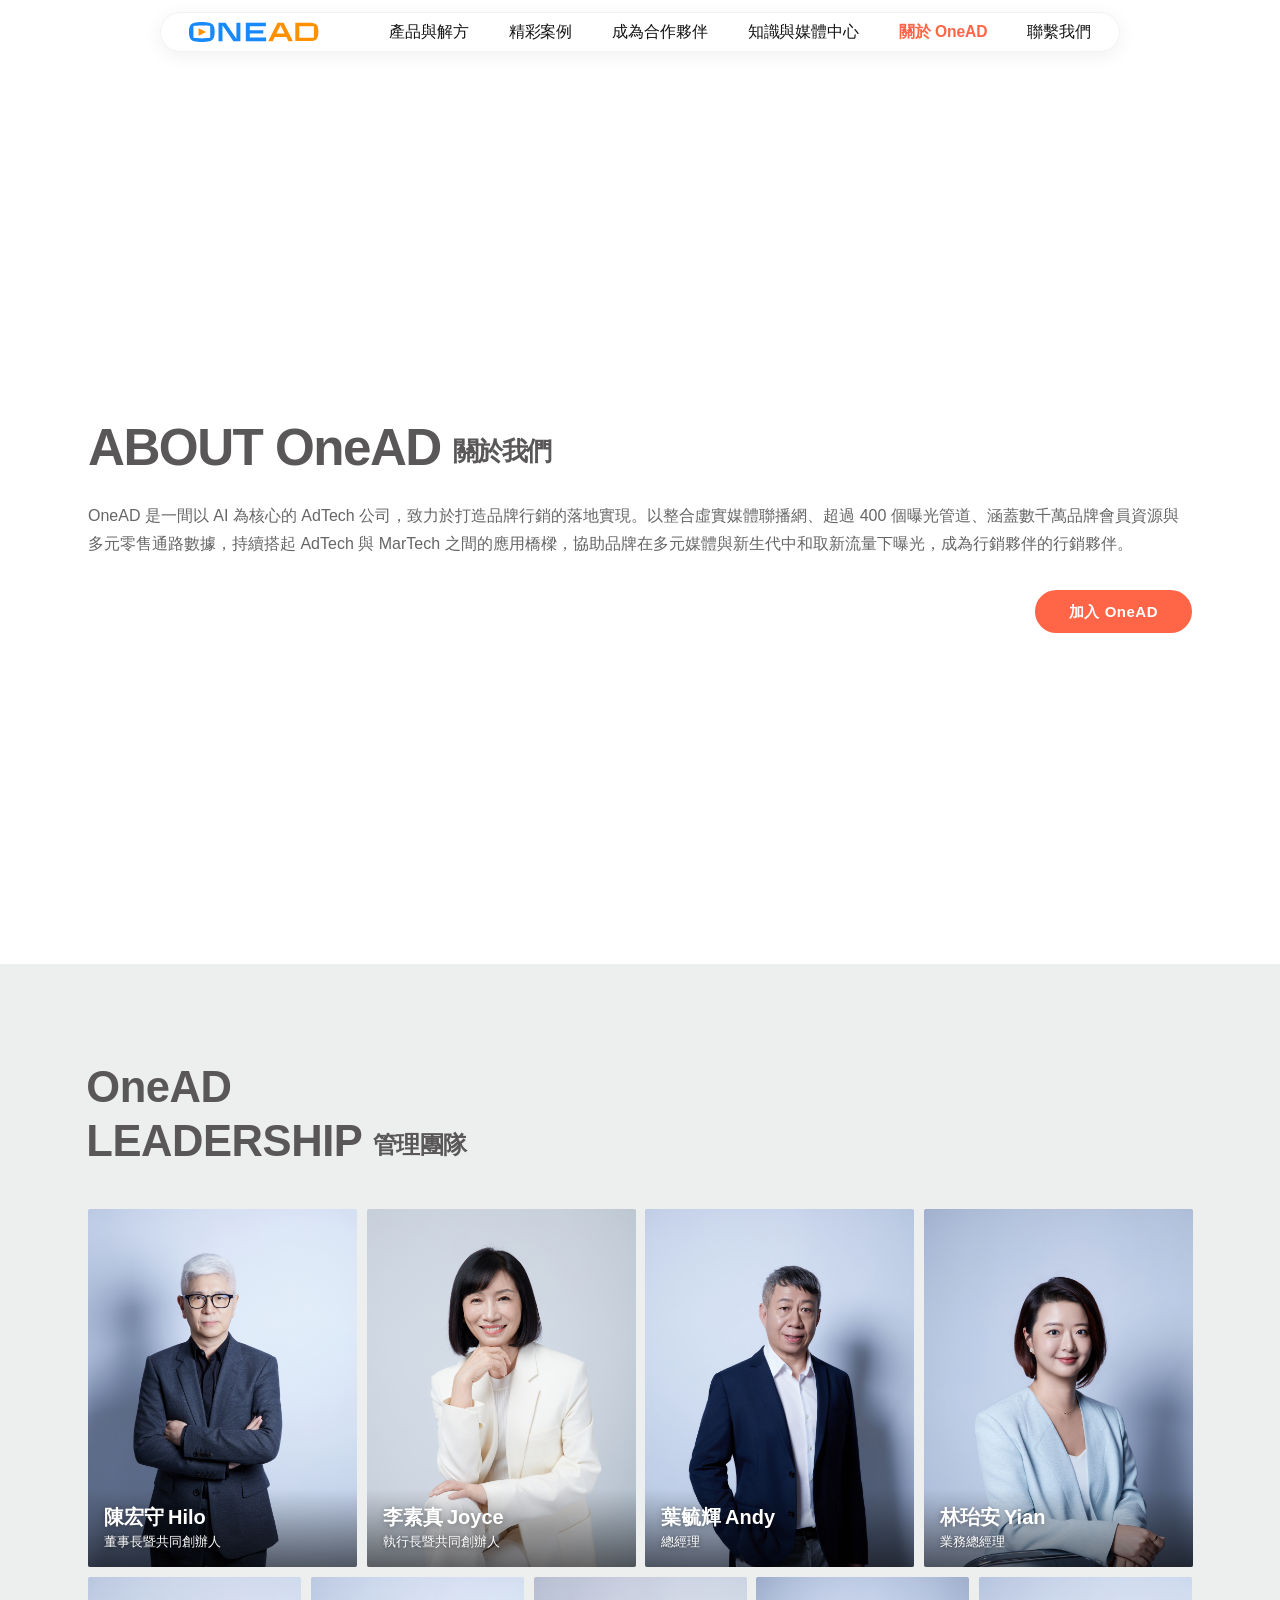
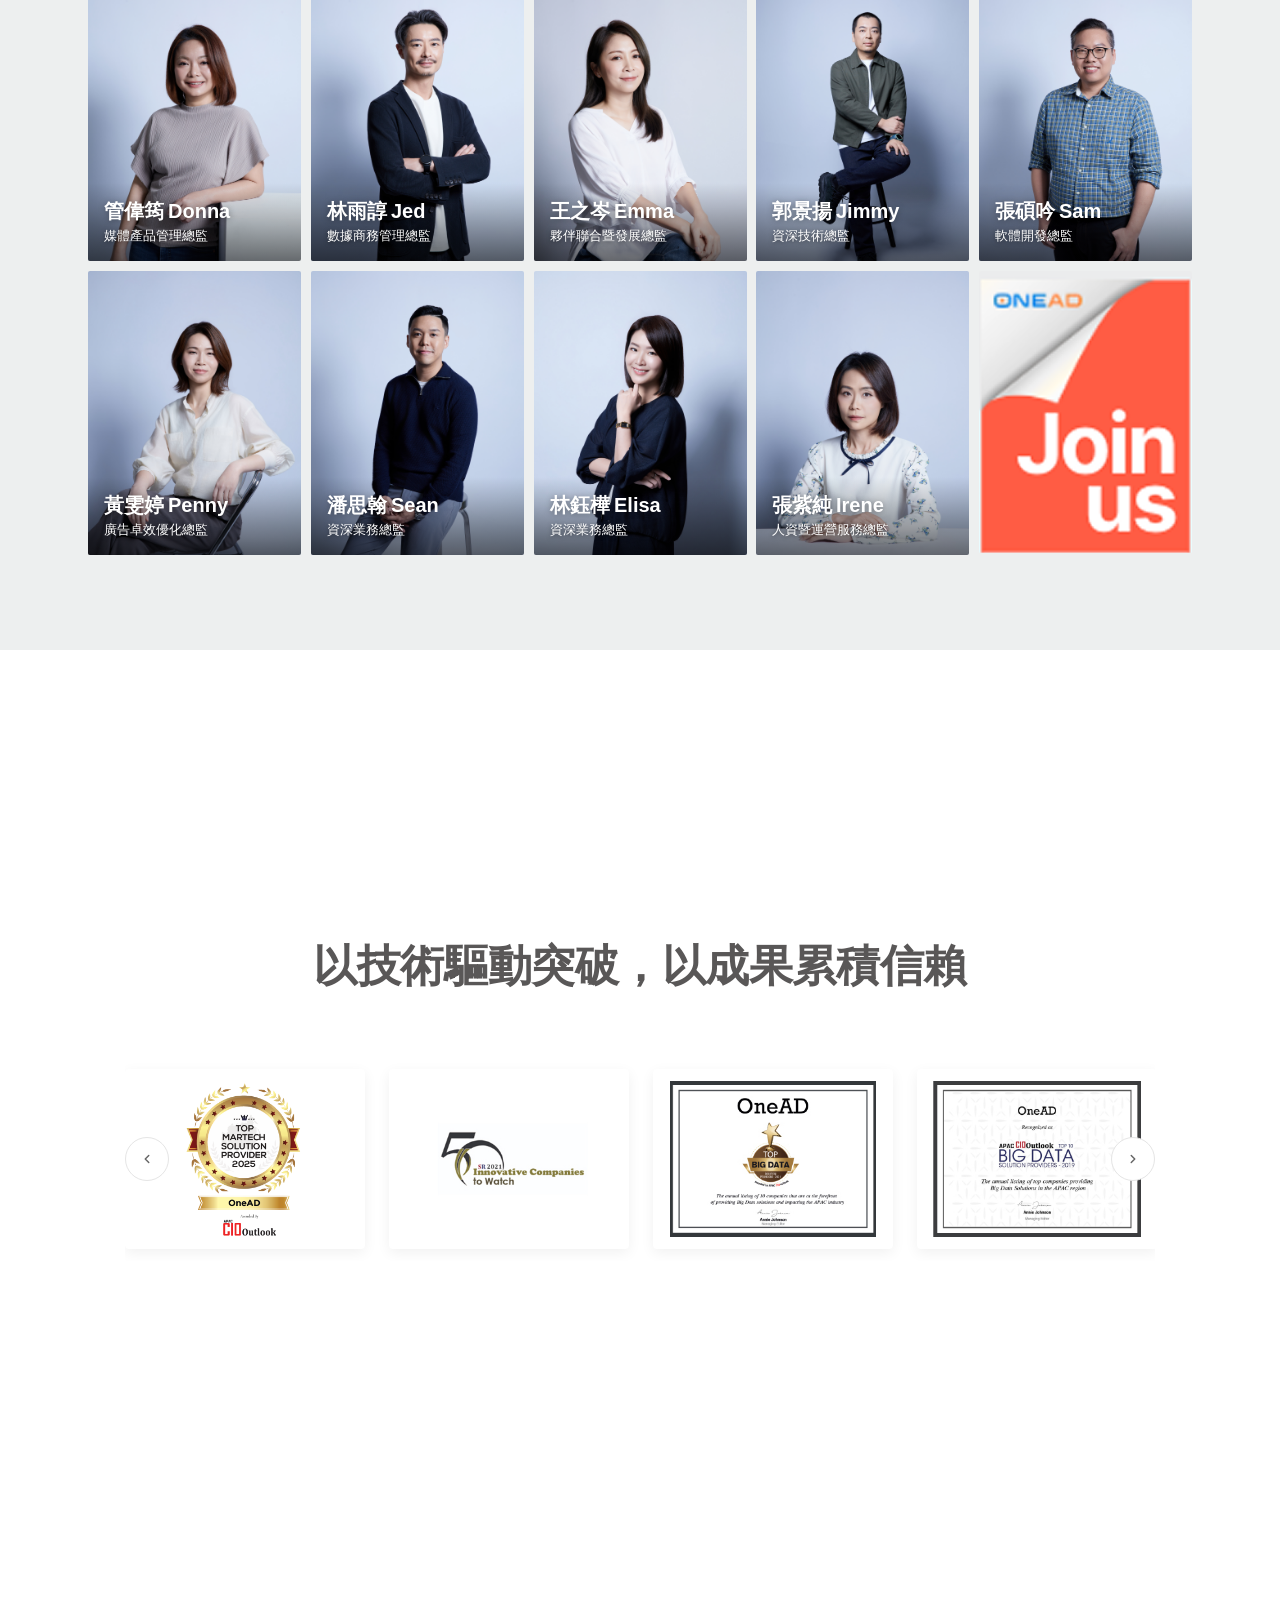
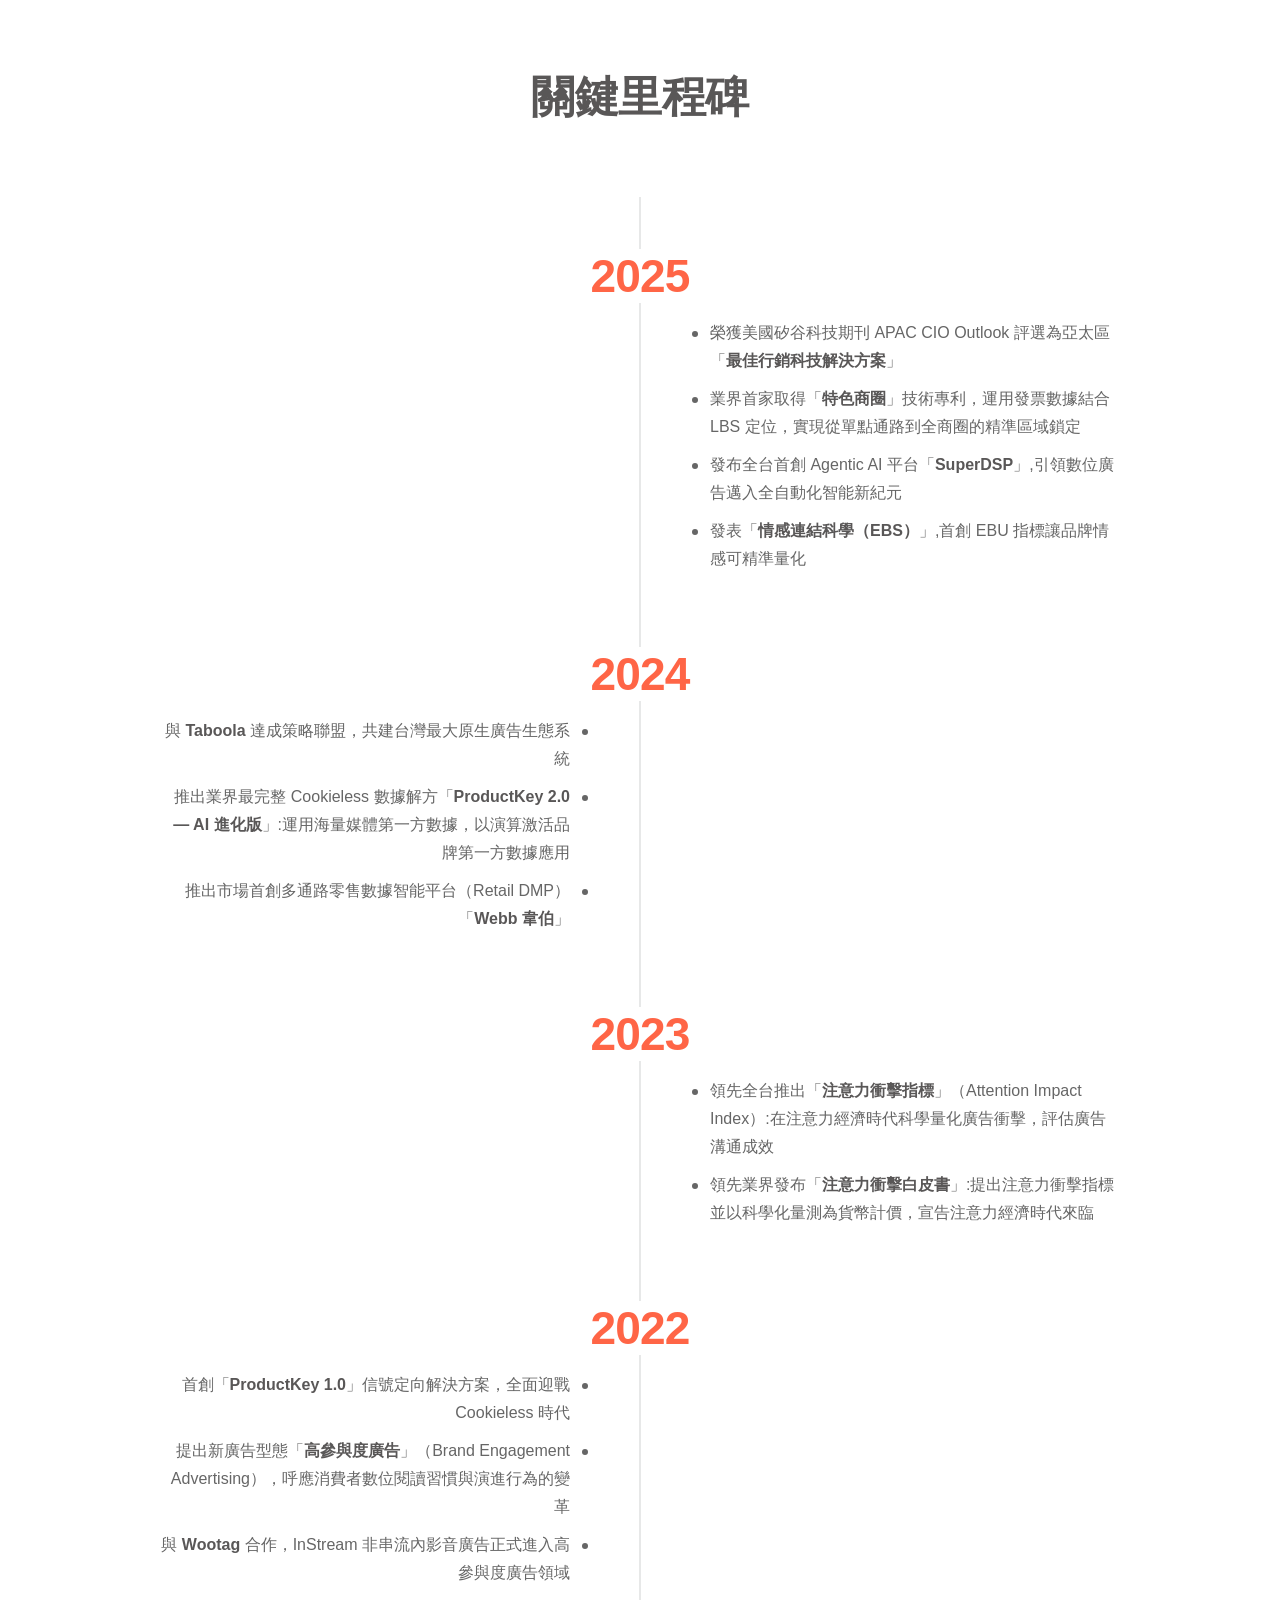
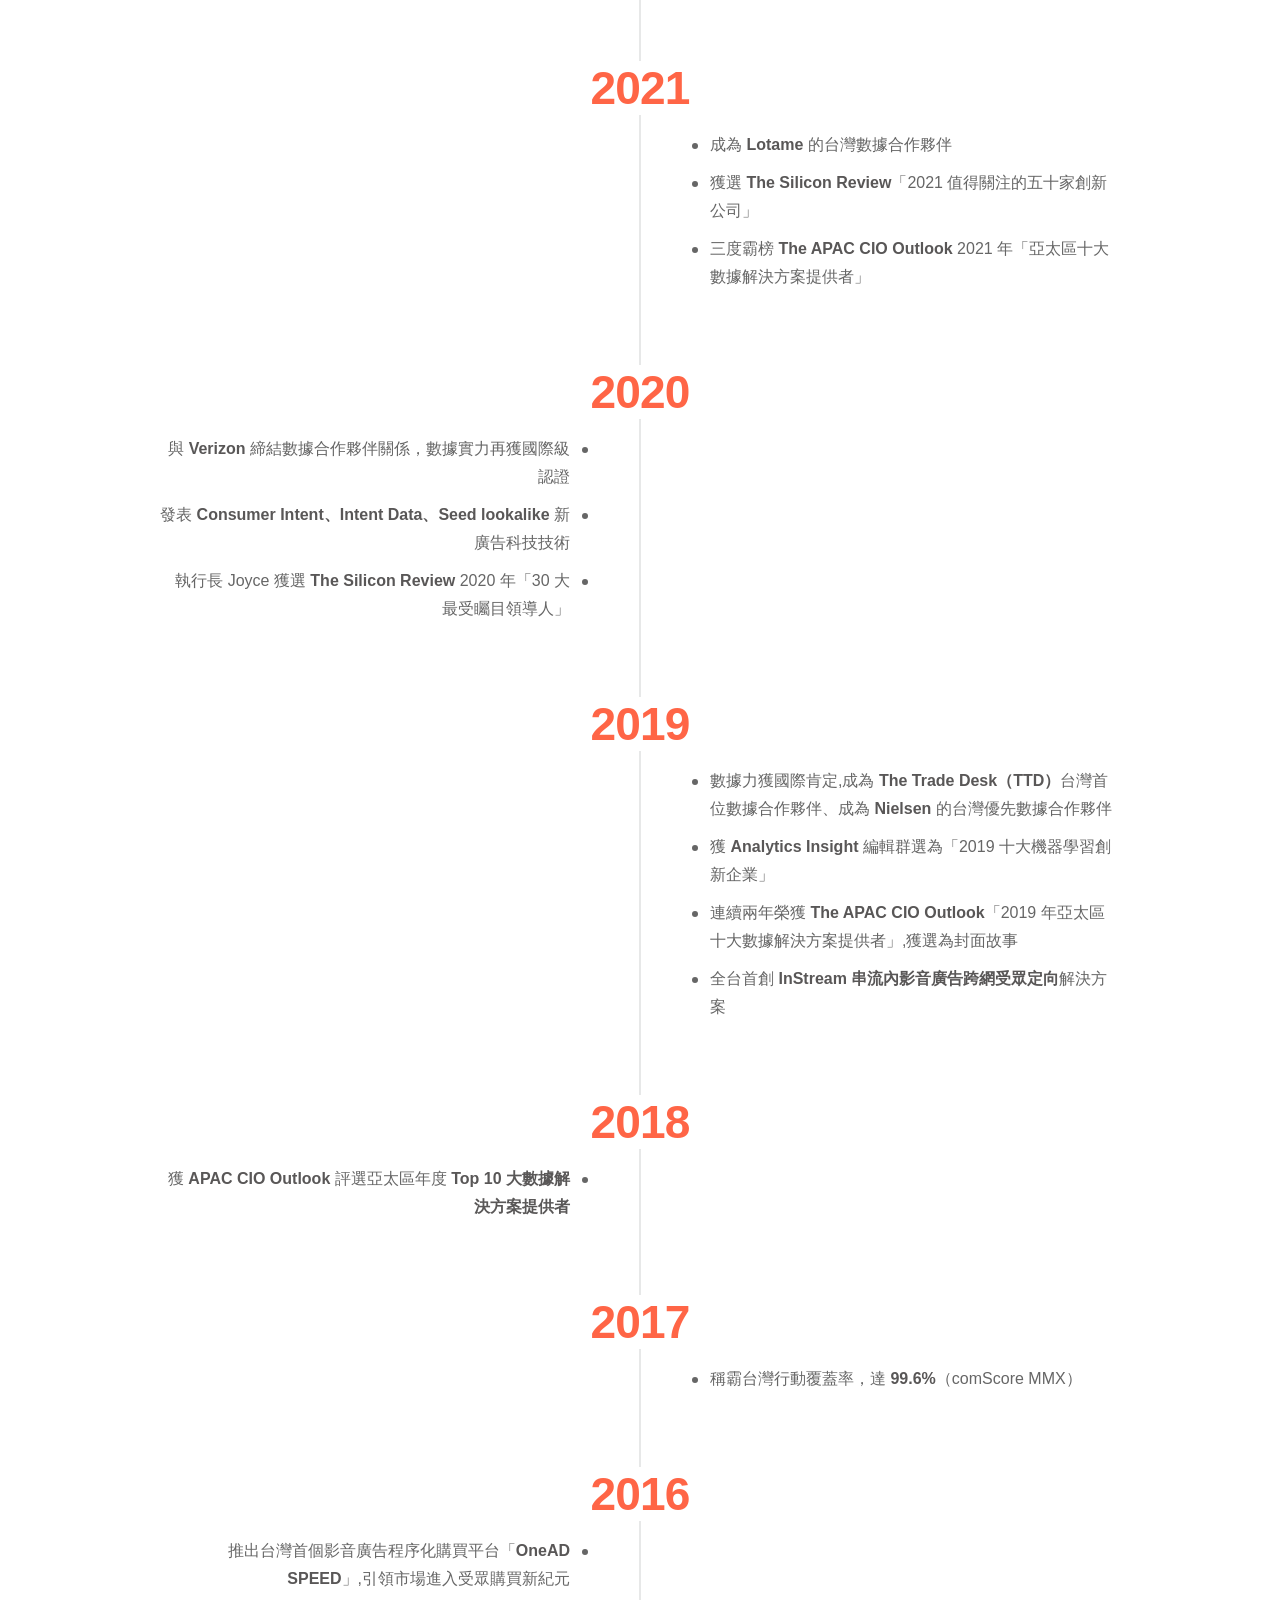
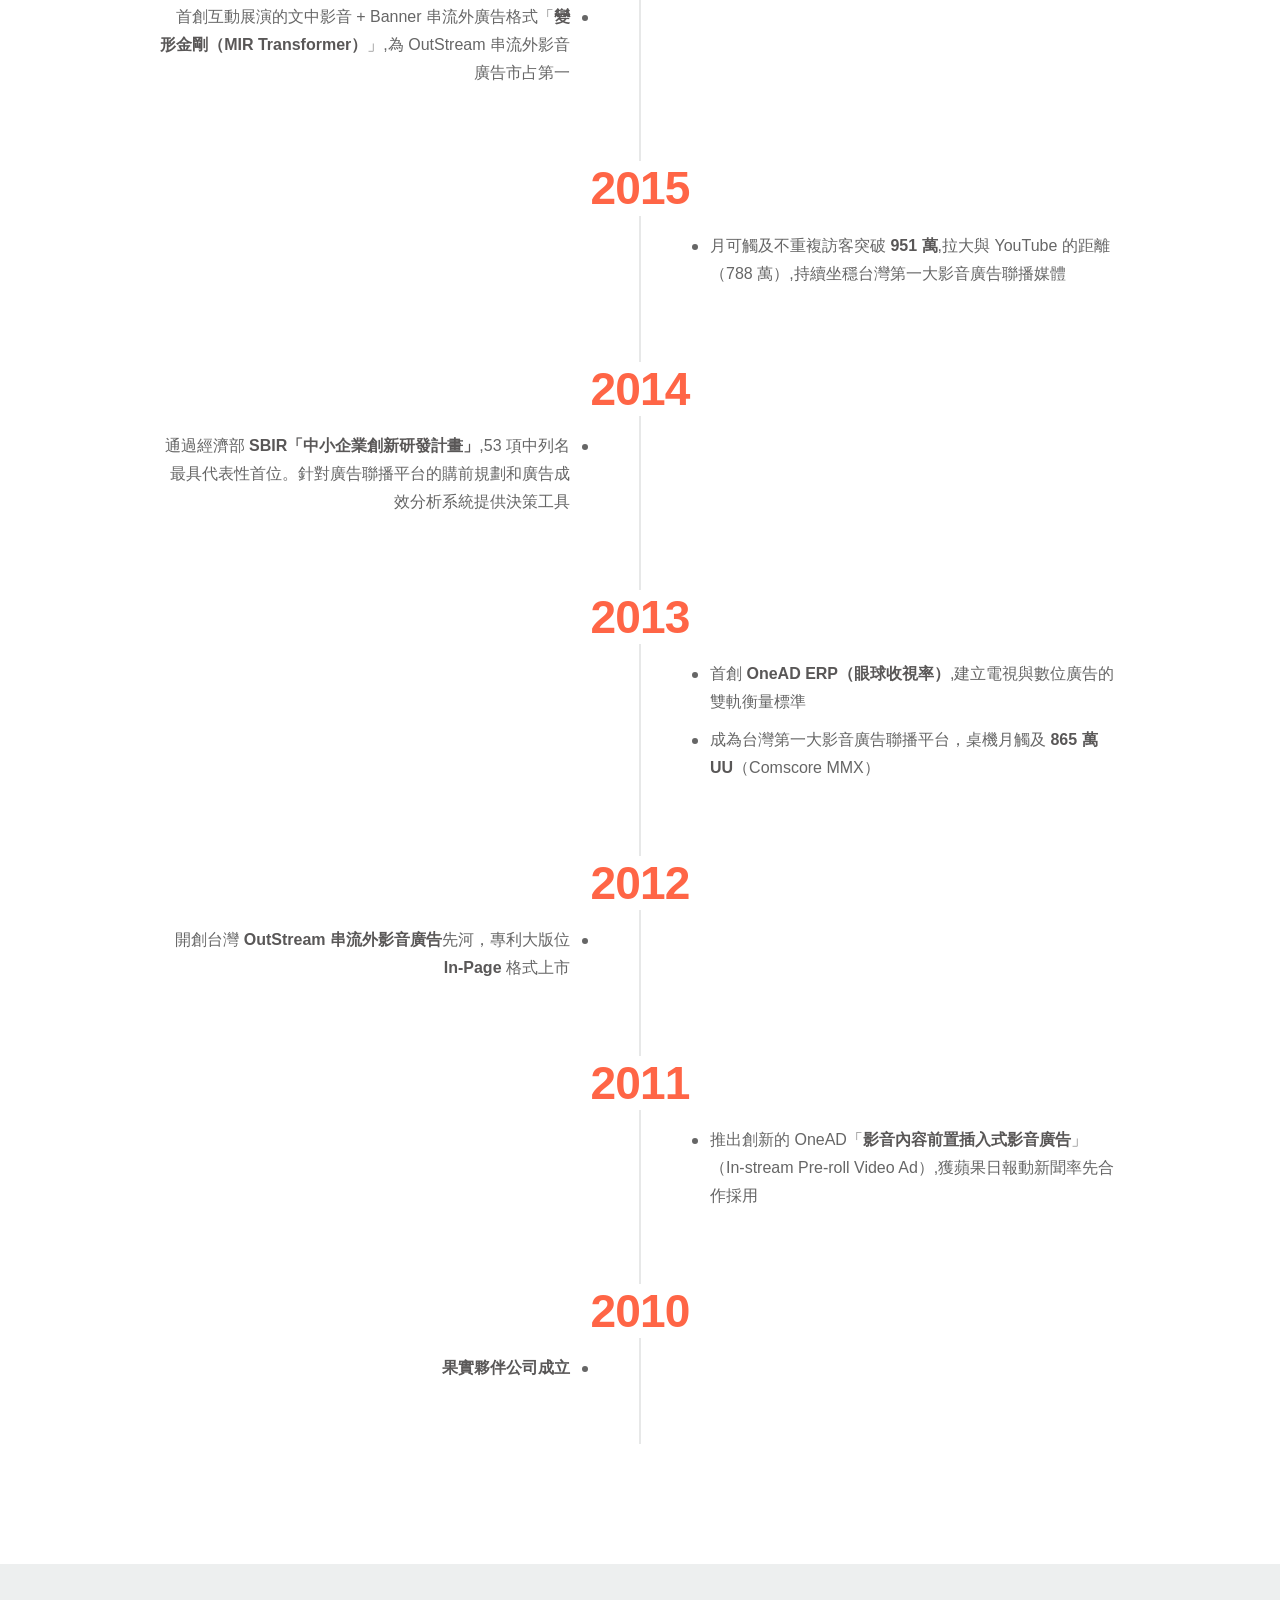
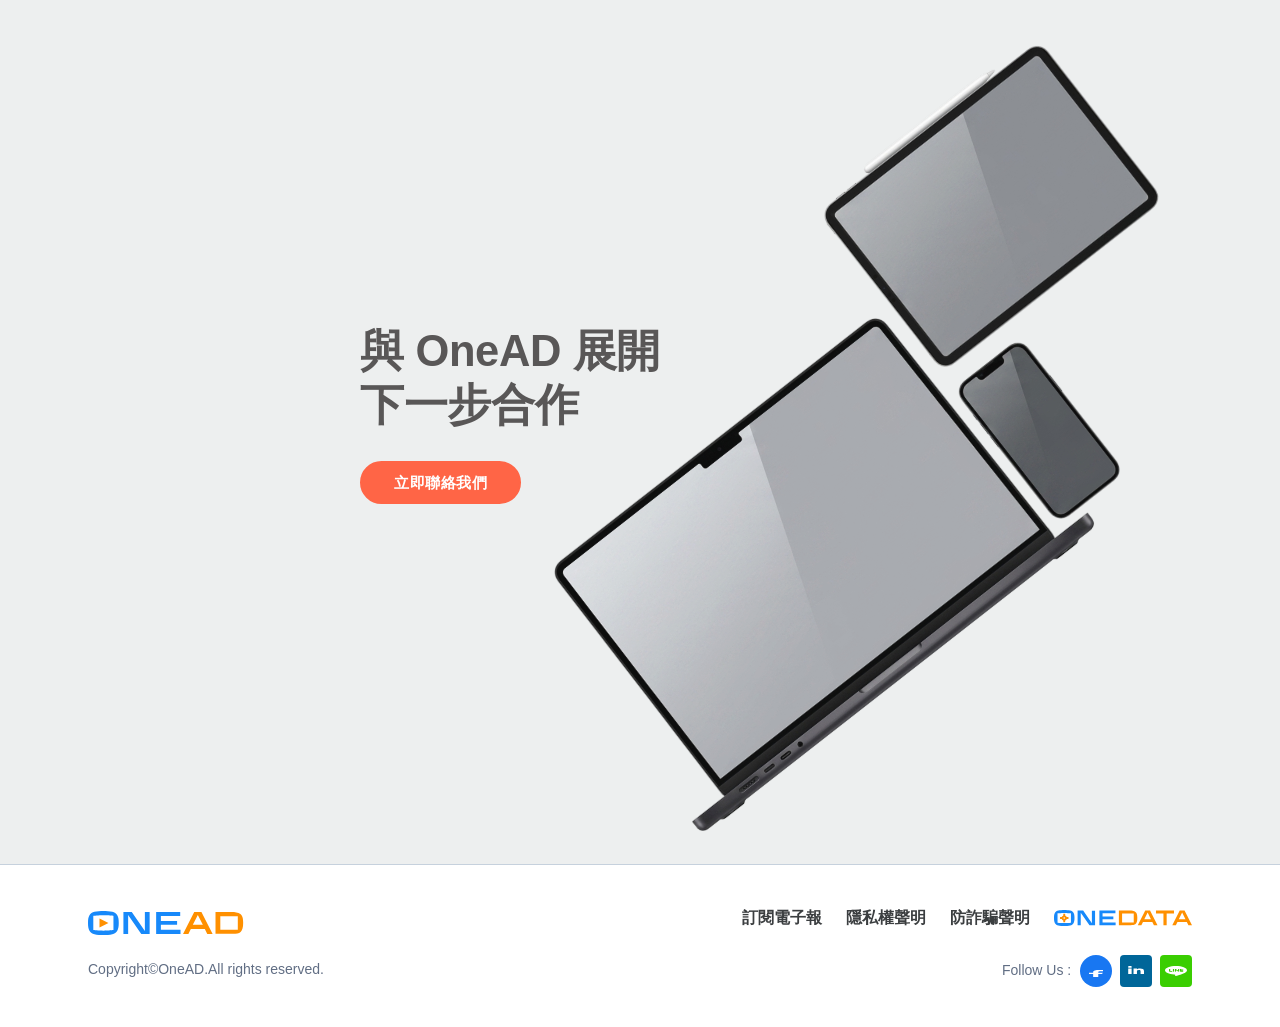
==== commit 888e936a: "Update about: 里程碑時間軸與 Hero 排版調整 - 里程碑時間軸: 年份置中壓在中央線上(白底遮線)、中央線改灰(#cfd1d1)、移除橘色圓點、bullet 圓點改灰 - 里程碑 H" ====
--- a/about.html
+++ b/about.html
@@ -179,9 +179,14 @@
     .hero-about__content {
       position: relative;
       z-index: 2;
-      max-width: 560px;
-      margin-left: 60px;
+      max-width: 1200px;
       margin-top: 40px;
+    }
+    /* 按鈕置右 (羅小姐堅持) */
+    .hero-about__content > .btn {
+      display: flex;
+      width: fit-content;
+      margin-left: auto;
     }
     /* H1 · 56/32px */
     .hero-about__heading {
@@ -329,7 +334,7 @@
       align-items: center;
       justify-content: center;
       padding: 20px;
-      background: linear-gradient(135deg, rgba(255, 101, 70, .95), rgba(224, 86, 60, .95));
+      background: linear-gradient(135deg, rgba(102, 102, 102, .95), rgba(89, 87, 87, .95));
       color: #fff;
       text-align: center;
       opacity: 0;
@@ -625,46 +630,41 @@
       margin: 0 auto;
       padding: 20px 0;
     }
-    /* 中央線 */
+    /* 中央線 · 細灰線 (羅小姐 mockup 版) */
     .timeline::before {
       content: '';
       position: absolute;
       top: 0;
       bottom: 0;
       left: 50%;
-      width: 2px;
-      background: linear-gradient(to bottom, transparent, var(--orange) 8%, var(--orange) 92%, transparent);
-      transform: translateX(-1px);
+      width: 1px;
+      background: #cfd1d1;
+      transform: translateX(-.5px);
     }
     .tl-item {
       position: relative;
       display: grid;
       grid-template-columns: 1fr 1fr;
-      gap: 40px;
-      align-items: center;
-      padding: 20px 0;
-    }
-    /* 圓點 */
-    .tl-item::before {
-      content: '';
-      position: absolute;
-      left: 50%;
-      top: 50%;
-      width: 14px;
-      height: 14px;
-      border-radius: 50%;
-      background: var(--orange);
-      transform: translate(-50%, -50%);
-      box-shadow: 0 0 0 5px rgba(255, 101, 70, .18);
-      z-index: 2;
-    }
-    /* 年份 · H3 48px 特化 */
+      column-gap: 40px;
+      row-gap: 16px;
+      align-items: start;
+      padding: 32px 0;
+    }
+    /* 羅小姐 mockup 版 · 不放圓點 */
+    /* 年份 · H3 48px 特化 · 橫跨兩欄、置中壓在中央線上並「切斷」線條 */
     .tl-year {
+      grid-column: 1 / -1;
+      grid-row: 1;
+      justify-self: center;              /* 收縮到內容寬度並置中 */
+      padding: 4px 28px;                 /* 左右預留白 → 遮住線 */
+      background: var(--white);          /* 用區塊背景色蓋掉線,造成斷開視覺 */
       font-size: clamp(32px, 3.6vw, 48px);
       font-weight: 800;
       color: var(--orange);
       line-height: 1;
       letter-spacing: -0.02em;
+      position: relative;
+      z-index: 2;
     }
     .tl-body {
       color: var(--gray);
@@ -685,17 +685,15 @@
       width: 6px;
       height: 6px;
       border-radius: 50%;
-      background: var(--orange);
+      background: var(--gray);
     }
     .tl-body li strong {
       color: var(--color-heading);
       font-weight: 700;
     }
-    /* 左右對齊 */
-    .tl-item--right .tl-year { text-align: right; padding-right: 48px; }
-    .tl-item--right .tl-body { padding-left: 48px; }
-    .tl-item--left .tl-year { grid-column: 2; padding-left: 48px; }
-    .tl-item--left .tl-body { grid-column: 1; grid-row: 1; padding-right: 48px; text-align: right; }
+    /* 內文放在年份下方，左右交錯 */
+    .tl-item--right .tl-body { grid-column: 2; grid-row: 2; padding-left: 32px; }
+    .tl-item--left  .tl-body { grid-column: 1; grid-row: 2; padding-right: 32px; text-align: right; }
     .tl-item--left .tl-body li { padding-left: 0; padding-right: 18px; }
     .tl-item--left .tl-body li::before { left: auto; right: 0; }
 
@@ -867,7 +865,6 @@
 
       /* Mobile Timeline · 全部靠左 */
       .timeline::before { left: 12px; }
-      .tl-item::before { left: 12px; top: 36px; }
       .tl-item {
         grid-template-columns: 1fr;
         gap: 8px;
@@ -1175,7 +1172,6 @@
     <div class="container">
       <div class="milestone__head">
         <h2 class="milestone__heading">關鍵<em>里程碑</em></h2>
-        <p class="milestone__sub">從 2010 到 2025，我們持續以技術與創新，寫下台灣廣告科技的每一個關鍵時刻。</p>
       </div>
 
       <div class="timeline">
